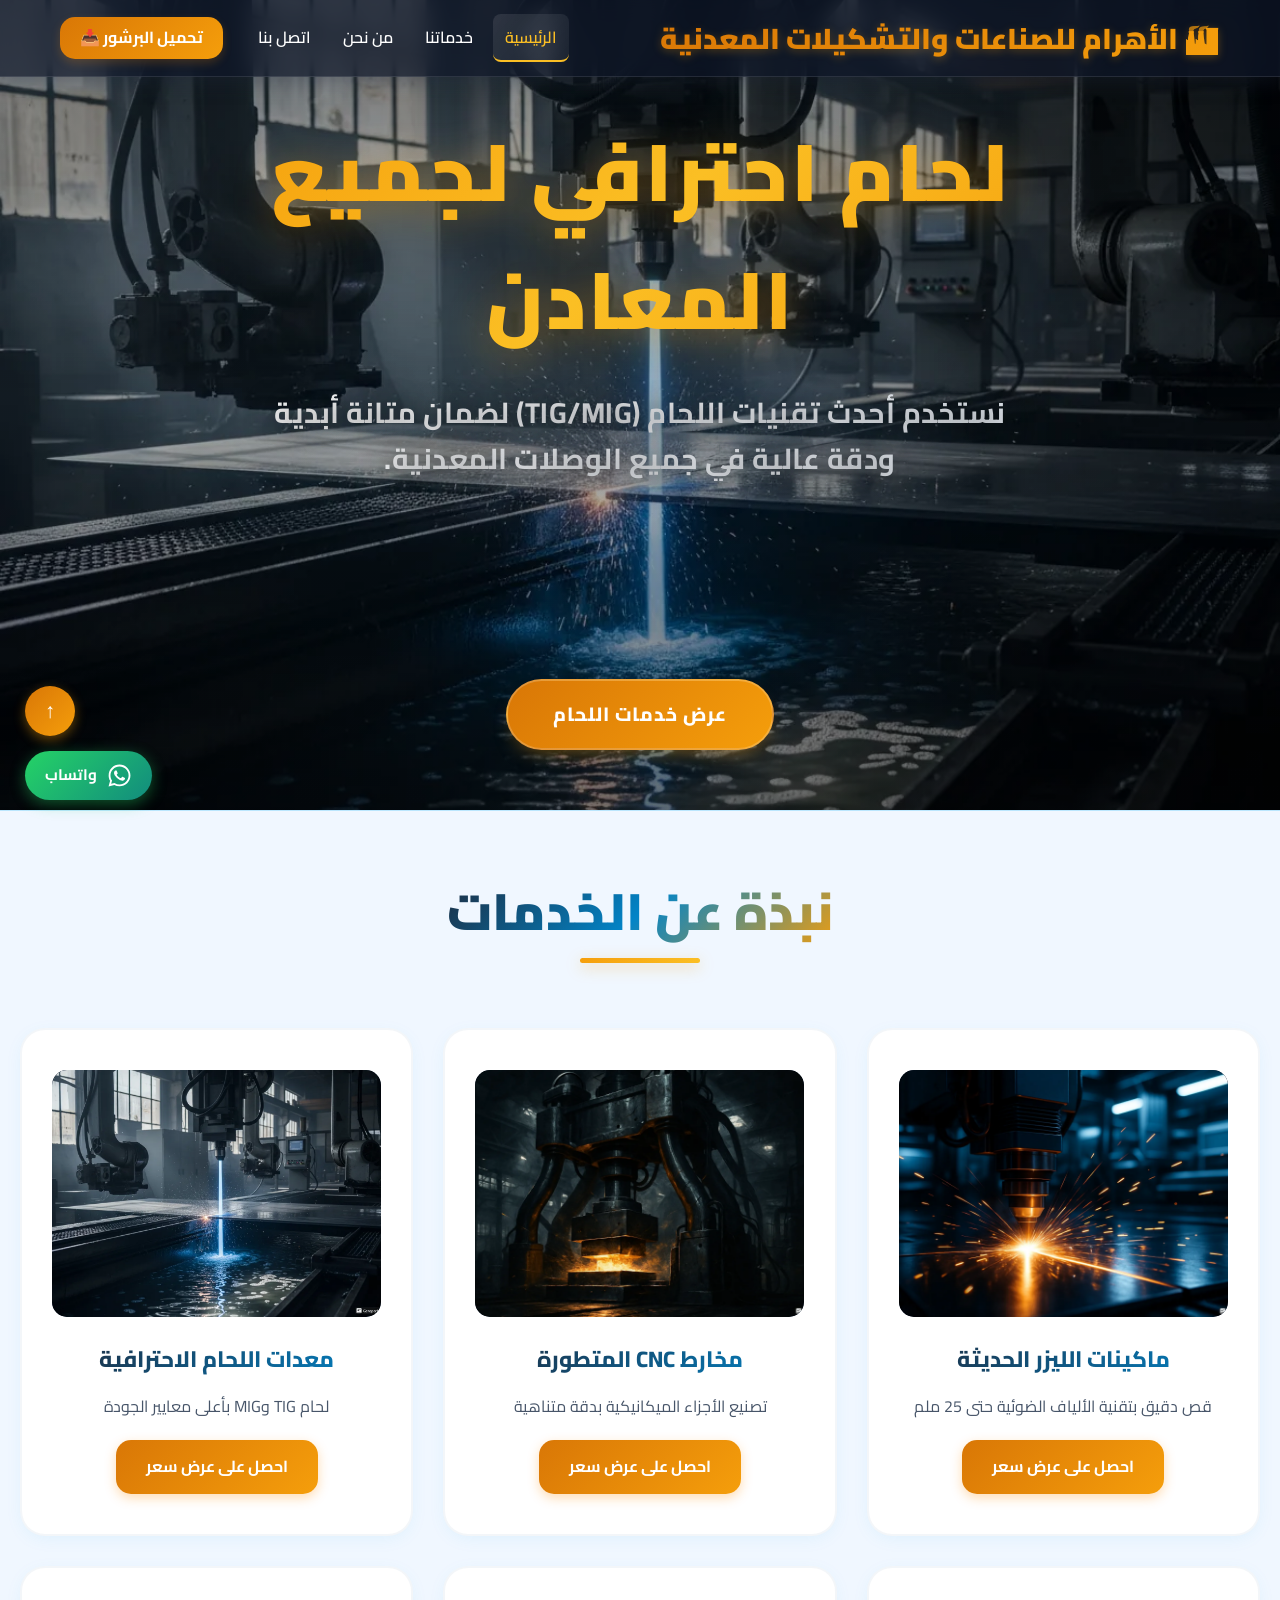
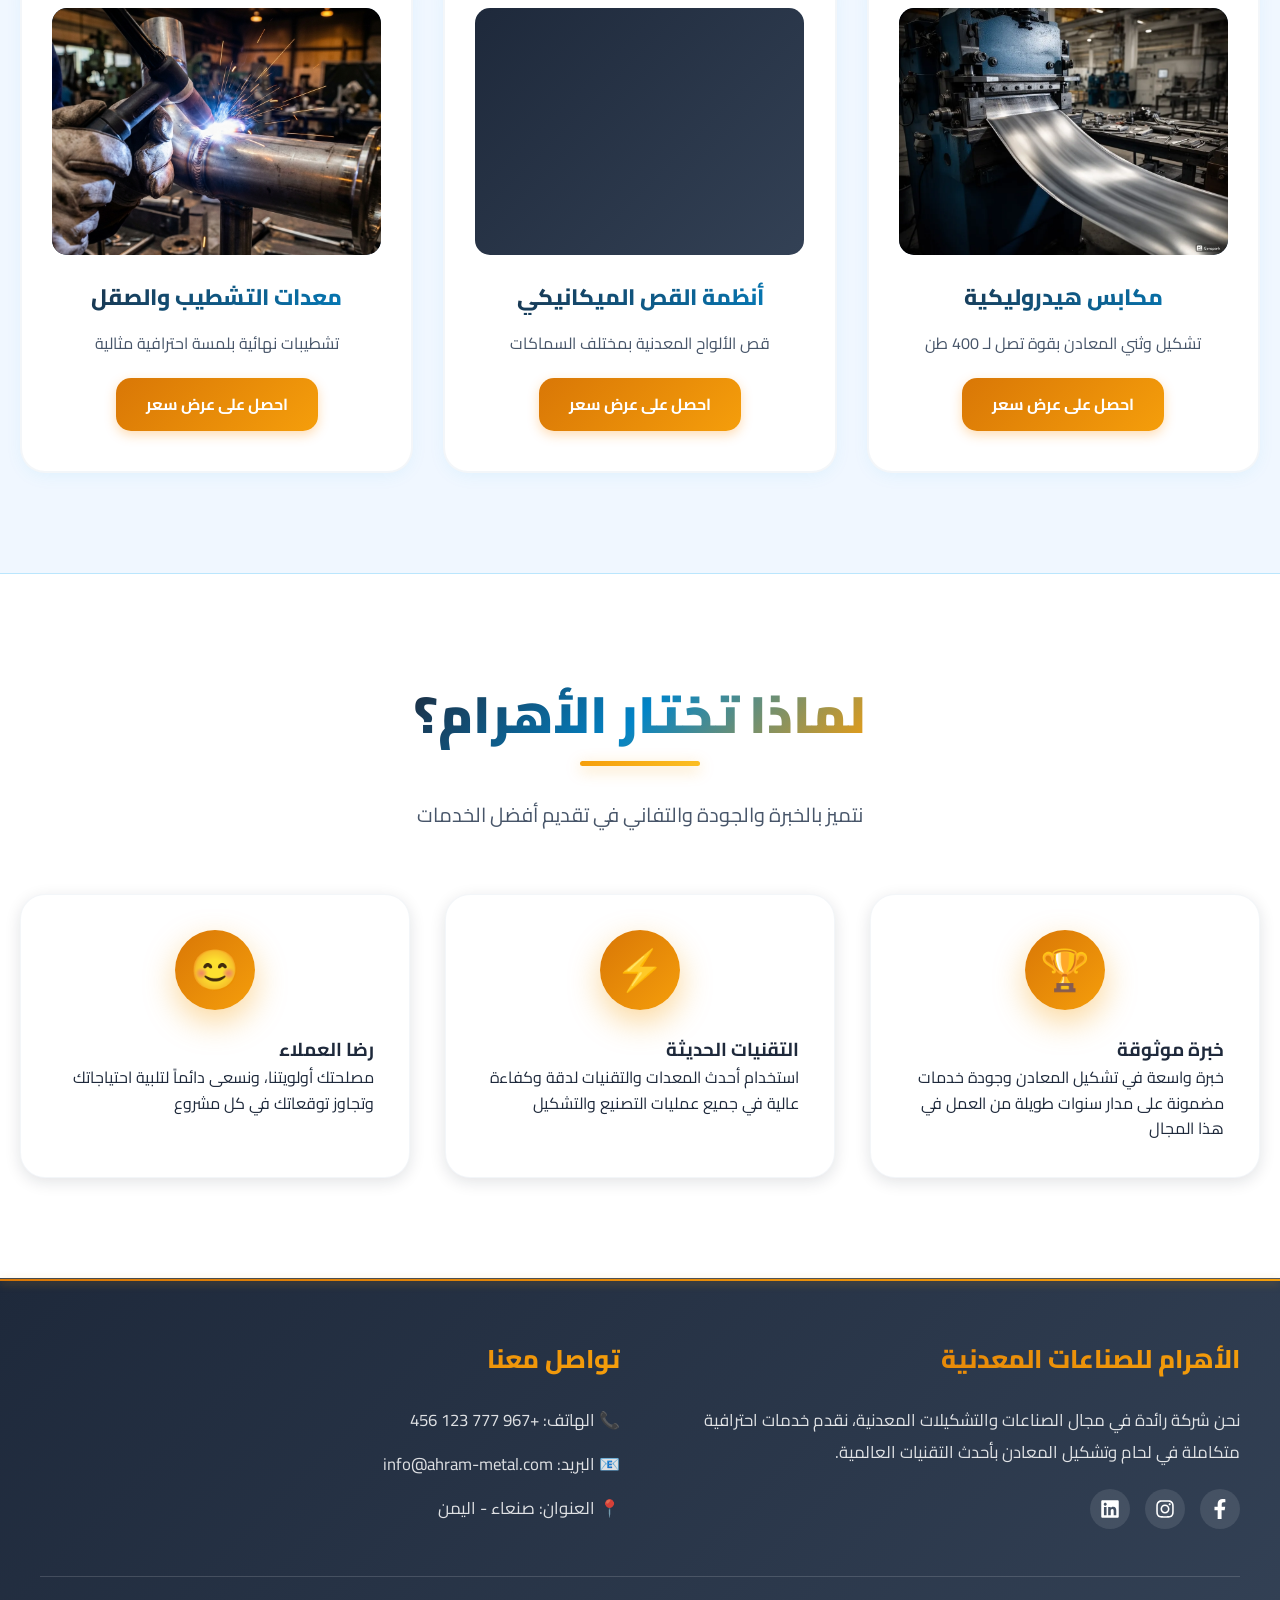
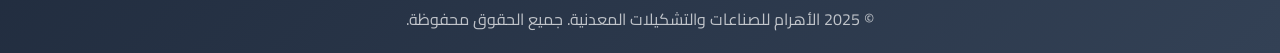
==== index.html @ 260e61fd "Initial commit - Al-Ahram Company informational website" ====
<!DOCTYPE html>
<html lang="ar" dir="rtl">

<head>
    <meta charset="UTF-8">
    <meta name="viewport" content="width=device-width, initial-scale=1.0">
    <meta name="description" content="الأهرام للصناعات والتشكيلات المعدنية - خبراء في لحام وتشكيل المعادن">
    <meta name="keywords" content="صناعات معدنية, لحام, تشكيل معادن, الأهرام, صنعاء, اليمن">
    <meta name="author" content="الأهرام للصناعات والتشكيلات المعدنية">
    <title>الأهرام للصناعات والتشكيلات المعدنية</title>

    <meta property="og:description" content="تشكيل ولف المعادن، لحام، خراطة وتفريز، وإنشاءات معدنية كبرى.">
    <meta property="og:image" content="images/hero-premium.png">

    <!-- PWA Settings -->
    <link rel="manifest" href="manifest.json">
    <meta name="theme-color" content="#f59e0b">
    <meta name="mobile-web-app-capable" content="yes">
    <meta name="apple-mobile-web-app-capable" content="yes">
    <meta name="apple-mobile-web-app-status-bar-style" content="black-translucent">
    <meta name="apple-mobile-web-app-title" content="Al-Ahram">
    <link rel="apple-touch-icon" href="icons/icon.svg">

    <!-- Preload LCP Image -->
    <link rel="preload" as="image" href="images3/A_hyper-realistic_industrial_scene_of_a_powerful_w-1767032910113.webp"
        fetchpriority="high">

    <!-- Preconnect to External Resources -->
    <link rel="preconnect" href="https://fonts.googleapis.com">
    <link rel="preconnect" href="https://fonts.gstatic.com" crossorigin>
    <link rel="preconnect" href="https://cdnjs.cloudflare.com">

    <!-- Critical CSS Inline for FCP -->
    <style>
        * {
            margin: 0;
            padding: 0;
            box-sizing: border-box
        }

        :root {
            --primary-main: #1e293b;
            --accent-main: #f59e0b;
            --white: #fff;
            --glass-bg: rgba(15, 23, 42, .7);
            --glass-border: rgba(255, 255, 255, .1)
        }

        body {
            font-family: Cairo, -apple-system, BlinkMacSystemFont, sans-serif;
            line-height: 1.6;
            direction: rtl;
            overflow-x: hidden;
            background: #fff
        }

        header {
            background: var(--glass-bg);
            backdrop-filter: blur(12px);
            -webkit-backdrop-filter: blur(12px);
            border-bottom: 1px solid var(--glass-border);
            padding: 15px 0;
            position: fixed;
            width: 100%;
            top: 0;
            z-index: 1000
        }

        .header-container {
            display: flex;
            justify-content: space-between;
            align-items: center;
            max-width: 1200px;
            margin: 0 auto;
            padding: 0 20px
        }

        .logo h1 {
            font-size: 1.8rem;
            font-weight: 900;
            background: linear-gradient(135deg, #d97706 0%, #f59e0b 100%);
            -webkit-background-clip: text;
            background-clip: text;
            -webkit-text-fill-color: transparent
        }

        .menu-toggle {
            display: none;
            background: 0 0;
            border: none;
            color: var(--white);
            font-size: 1.8rem;
            cursor: pointer
        }

        nav ul {
            display: flex;
            gap: 8px;
            align-items: center;
            list-style: none
        }

        nav a {
            color: var(--white);
            font-weight: 600;
            padding: 8px 12px;
            border-radius: 8px;
            text-decoration: none
        }

        .hero {
            height: 90vh;
            min-height: 600px;
            display: flex;
            align-items: flex-start;
            justify-content: center;
            padding-top: 12vh;
            text-align: center;
            color: var(--white);
            position: relative;
            overflow: hidden;
            background: var(--primary-main)
        }

        .hero-slider {
            position: absolute;
            top: 0;
            left: 0;
            width: 100%;
            height: 100%;
            z-index: 0
        }

        .hero-slide {
            position: absolute;
            top: 0;
            left: 0;
            width: 100%;
            height: 100%;
            background-size: cover;
            background-position: center;
            opacity: 0;
            transition: opacity 2s ease-in-out
        }

        .hero-slide.active {
            opacity: 1
        }

        .hero::after {
            content: '';
            position: absolute;
            top: 0;
            left: 0;
            width: 100%;
            height: 100%;
            background: linear-gradient(to bottom, rgba(0, 0, 0, .4) 0%, rgba(0, 0, 0, .2) 50%, rgba(0, 0, 0, .5) 100%);
            z-index: 1;
            pointer-events: none
        }

        .hero-content {
            position: relative;
            z-index: 10;
            width: 100%;
            max-width: 1000px;
            padding: 0 40px;
            min-height: 350px
        }

        .hero-title {
            font-size: clamp(2rem, 5vw, 5rem);
            font-weight: 900;
            margin-bottom: 25px;
            background: linear-gradient(135deg, #f59e0b 0%, #fbbf24 50%, #f59e0b 100%);
            -webkit-background-clip: text;
            -webkit-text-fill-color: transparent;
            background-clip: text;
            letter-spacing: 2px
        }

        .hero-tagline {
            font-size: clamp(1rem, 2vw, 1.6rem);
            margin-bottom: 40px;
            font-weight: 600;
            line-height: 1.8;
            color: #fff;
            text-shadow: 0 2px 20px rgba(0, 0, 0, .8);
            max-width: 800px;
            margin-left: auto;
            margin-right: auto
        }

        .hero-btns {
            position: absolute;
            bottom: 60px;
            left: 50%;
            transform: translateX(-50%);
            display: flex;
            justify-content: center;
            gap: 20px;
            z-index: 20
        }

        .cta-button {
            display: inline-flex;
            align-items: center;
            justify-content: center;
            padding: 14px 32px;
            border-radius: 999px;
            font-weight: 700;
            text-decoration: none;
            cursor: pointer;
            border: none;
            gap: 10px
        }

        .cta-button.primary {
            background: linear-gradient(135deg, #d97706 0%, #f59e0b 100%);
            color: var(--white);
            box-shadow: 0 10px 20px -10px rgba(245, 158, 11, .5)
        }

        #preloader {
            position: fixed;
            top: 0;
            left: 0;
            width: 100%;
            height: 100%;
            background: var(--primary-main);
            display: flex;
            align-items: center;
            justify-content: center;
            z-index: 9999;
            transition: opacity .5s ease, visibility .5s ease
        }

        #preloader.fade-out {
            opacity: 0;
            visibility: hidden
        }

        .loader-content {
            text-align: center;
            color: var(--white)
        }

        .loader-logo {
            font-size: 4rem;
            margin-bottom: 20px;
            animation: pulse 1.5s ease-in-out infinite
        }

        .loader-bar {
            width: 200px;
            height: 4px;
            background: rgba(255, 255, 255, .2);
            border-radius: 2px;
            overflow: hidden;
            margin: 0 auto 15px
        }

        .loader-bar::after {
            content: '';
            display: block;
            width: 50%;
            height: 100%;
            background: var(--accent-main);
            animation: loading 1.5s ease-in-out infinite
        }

        @keyframes pulse {

            0%,
            100% {
                transform: scale(1)
            }

            50% {
                transform: scale(1.1)
            }
        }

        @keyframes loading {
            0% {
                transform: translateX(-100%)
            }

            100% {
                transform: translateX(300%)
            }
        }

        @media(max-width:992px) {
            .menu-toggle {
                display: block
            }
        }

        .container {
            max-width: 1200px;
            margin: 0 auto;
            padding: 0 20px
        }
    </style>

    <!-- Fonts & Icons -->
    <link rel="stylesheet" href="https://fonts.googleapis.com/css2?family=Cairo:wght@400;600;700;900&display=swap">
    <link rel="stylesheet" href="https://cdnjs.cloudflare.com/ajax/libs/font-awesome/6.4.0/css/all.min.css">

    <!-- Main CSS Files -->
    <link rel="stylesheet" href="css/style.css?v=17">
    <link rel="stylesheet" href="css/tech-enhancements.css?v=17">
    <link rel="stylesheet" href="css/technologies.css?v=17">
    <link rel="stylesheet" href="css/responsive-fixed.css?v=17">

    <!-- Favicon -->
    <link rel="icon"
        href="data:image/svg+xml,<svg xmlns=%22http://www.w3.org/2000/svg%22 viewBox=%220 0 100 100%22><text y=%22.9em%22 font-size=%2280%22>🏭</text></svg>">

    <script>
        // PWA Service Worker Registration - Deferred
        if ('serviceWorker' in navigator) {
            window.addEventListener('load', () => {
                navigator.serviceWorker.register('./sw.js')
                    .then(reg => console.log('Service Worker: Registered'))
                    .catch(err => console.log(`Service Worker: Error: ${err}`));
            });
        }
    </script>
</head>

<body>

    <!-- ============================================
         PRELOADER
         ============================================ -->
    <div id="preloader">
        <div class="loader-content">
            <div class="loader-logo">🏭</div>
            <div class="loader-bar"></div>
            <p>الأهرام للصناعات المعدنية...</p>
        </div>
    </div>

    <!-- ============================================
         HEADER & NAVIGATION
         ============================================ -->
    <header>
        <div class="container header-container">
            <div class="logo">
                <h1>🏭 الأهرام للصناعات والتشكيلات المعدنية</h1>
            </div>

            <button class="menu-toggle" id="menuToggle" aria-label="Toggle Menu">
                ☰
            </button>

            <nav id="mainNav">
                <ul>
                    <li><a href="index.html" class="active">الرئيسية</a></li>
                    <li class="dropdown">
                        <a href="services.html">خدماتنا</a>
                        <div class="dropdown-content">
                            <a href="services.html#welding">لحام جميع أنواع المعادن</a>
                            <a href="services.html#forming">تشكيل ولف المعادن</a>
                            <a href="services.html#machining">خراطة وتفريز (Machining)</a>
                            <a href="services.html#construction">الإنشاءات المعدنية</a>
                            <a href="services.html#food">خطوط الإنتاج الصناعية</a>
                            <a href="services.html#maintenance">الصيانة والإصلاح</a>
                        </div>
                    </li>
                    <li><a href="about.html">من نحن</a></li>
                    <li><a href="contact.html">اتصل بنا</a></li>
                    <li class="nav-highlight"><a href="brochure.pdf" download>تحميل البرشور 📥</a>
                    </li>
                </ul>
            </nav>
        </div>
    </header>

    <!-- ============================================
         HERO SECTION - Optimized for LCP
         ============================================ -->
    <section class="hero" id="home">
        <div class="hero-slider">
            <!-- First slide loads immediately for LCP -->
            <div class="hero-slide active"
                style="background-image: url('images3/A_hyper-realistic_industrial_scene_of_a_powerful_w-1767032910113.webp');"
                fetchpriority="high">
            </div>
            <!-- Remaining slides use data-bg for lazy loading -->
            <div class="hero-slide"
                data-bg="images3/A_photorealistic_depiction_of_a_dramatic_laser_cut-1767032925979.webp">
            </div>
            <div class="hero-slide"
                data-bg="images3/A_CNC_bending_machine_Ermaksan_3100_standing_pro-1767034490452.webp">
            </div>
            <div class="hero-slide"
                data-bg="images3/A_powerful_industrial_plate_rolling_machine_in_a_f-1767034143051.webp">
            </div>
            <div class="hero-slide"
                data-bg="images3/A_photorealistic_image_of_industrial_shearing_usin-1767032957267.webp">
            </div>
            <div class="hero-slide"
                data-bg="images3/A_dynamic_industrial_scene_focused_on_a_powerful_h-1767034479176.webp">
            </div>
            <div class="hero-slide"
                data-bg="images3/A_photorealistic_depiction_of_a_metal_bending_mach-1767032970844.webp">
            </div>
            <div class="hero-slide"
                data-bg="images3/An_industrial_scene_depicting_the_rolling_and_asse-1767034160779.webp">
            </div>
            <div class="hero-slide"
                data-bg="images3/An_artistic_representation_of_winding_rockets_feat-1767034510787.webp">
            </div>
        </div>
        <div class="hero-content">
            <h1 class="hero-title" id="heroTitle">لحام احترافي لجميع المعادن</h1>
            <p class="hero-tagline" id="heroTagline">نستخدم أحدث تقنيات اللحام (TIG/MIG) لضمان متانة أبدية ودقة عالية في
                جميع الوصلات المعدنية.</p>
        </div>
        <div class="hero-btns" id="heroDynamicBtnContainer">
            <a href="services.html#welding" class="cta-button primary dynamic-btn" id="heroHeroDynamicBtn">عرض خدمات
                اللحام</a>
        </div>
    </section>

    <!-- ============================================
         TECHNOLOGIES GRID SECTION
         ============================================ -->
    <section id="technologies" class="reveal" style="padding: 60px 0 100px; background-color: #f0f7ff;">
        <div class="container">
            <div class="section-title">
                <h2>نبذة عن الخدمات</h2>
            </div>
            <div class="tech-grid">
                <div class="tech-card">
                    <div class="tech-image-wrapper">
                        <img src="images3/A_photorealistic_depiction_of_a_dramatic_laser_cut-1767032925979.webp"
                            alt="ماكينات الليزر" class="tech-image" loading="lazy" decoding="async" width="400"
                            height="300" style="aspect-ratio: 4/3; object-fit: cover;">
                        <a href="services.html#laser-precision" class="tech-overlay">
                            <span class="overlay-text">معرفة المزيد</span>
                            <i class="overlay-icon">→</i>
                        </a>
                    </div>
                    <h3>ماكينات الليزر الحديثة</h3>
                    <p>قص دقيق بتقنية الألياف الضوئية حتى 25 ملم</p>
                    <a href="https://wa.me/967736499765?text=أريد عرض سعر لماكينات الليزر" class="tech-quote-btn"
                        target="_blank">احصل على عرض سعر</a>
                </div>

                <div class="tech-card">
                    <div class="tech-image-wrapper">
                        <img src="images3/A_dynamic_industrial_scene_focused_on_a_powerful_h-1767034479176.webp"
                            alt="مخارط CNC" class="tech-image" loading="lazy" decoding="async" width="400" height="300"
                            style="aspect-ratio: 4/3; object-fit: cover;">
                        <a href="services.html#cnc-gears" class="tech-overlay">
                            <span class="overlay-text">معرفة المزيد</span>
                            <i class="overlay-icon">→</i>
                        </a>
                    </div>
                    <h3>مخارط CNC المتطورة</h3>
                    <p>تصنيع الأجزاء الميكانيكية بدقة متناهية</p>
                    <a href="https://wa.me/967736499765?text=أريد عرض سعر لمخارط CNC" class="tech-quote-btn"
                        target="_blank">احصل على عرض سعر</a>
                </div>

                <div class="tech-card">
                    <div class="tech-image-wrapper">
                        <img src="images3/A_hyper-realistic_industrial_scene_of_a_powerful_w-1767032910113.webp"
                            alt="معدات اللحام" class="tech-image" loading="lazy" decoding="async" width="400"
                            height="300" style="aspect-ratio: 4/3; object-fit: cover;">
                        <a href="services.html#arc-structures" class="tech-overlay">
                            <span class="overlay-text">معرفة المزيد</span>
                            <i class="overlay-icon">→</i>
                        </a>
                    </div>
                    <h3>معدات اللحام الاحترافية</h3>
                    <p>لحام TIG وMIG بأعلى معايير الجودة</p>
                    <a href="https://wa.me/967736499765?text=أريد عرض سعر لخدمات اللحام" class="tech-quote-btn"
                        target="_blank">احصل على عرض سعر</a>
                </div>

                <div class="tech-card">
                    <div class="tech-image-wrapper">
                        <img src="images3/A_photorealistic_depiction_of_a_metal_bending_mach-1767032970844.webp"
                            alt="مكابس هيدروليكية" class="tech-image" loading="lazy" decoding="async" width="400"
                            height="300" style="aspect-ratio: 4/3; object-fit: cover;">
                        <a href="services.html#forming-rolls" class="tech-overlay">
                            <span class="overlay-text">معرفة المزيد</span>
                            <i class="overlay-icon">→</i>
                        </a>
                    </div>
                    <h3>مكابس هيدروليكية</h3>
                    <p>تشكيل وثني المعادن بقوة تصل لـ 400 طن</p>
                    <a href="https://wa.me/967736499765?text=أريد عرض سعر للمكابس الهيدروليكية" class="tech-quote-btn"
                        target="_blank">احصل على عرض سعر</a>
                </div>

                <div class="tech-card">
                    <div class="tech-image-wrapper">
                        <img src="images/service-laser-cutting.png" alt="أنظمة القص" class="tech-image" loading="lazy"
                            decoding="async">
                        <a href="services.html#laser-thick" class="tech-overlay">
                            <span class="overlay-text">معرفة المزيد</span>
                            <i class="overlay-icon">→</i>
                        </a>
                    </div>
                    <h3>أنظمة القص الميكانيكي</h3>
                    <p>قص الألواح المعدنية بمختلف السماكات</p>
                    <a href="https://wa.me/967736499765?text=أريد عرض سعر لأنظمة القص" class="tech-quote-btn"
                        target="_blank">احصل على عرض سعر</a>
                </div>

                <div class="tech-card">
                    <div class="tech-image-wrapper">
                        <img src="images/service-tig-welding.png" alt="معدات التشطيب" class="tech-image" loading="lazy"
                            decoding="async">
                        <a href="services.html#tig-stainless" class="tech-overlay">
                            <span class="overlay-text">معرفة المزيد</span>
                            <i class="overlay-icon">→</i>
                        </a>
                    </div>
                    <h3>معدات التشطيب والصقل</h3>
                    <p>تشطيبات نهائية بلمسة احترافية مثالية</p>
                    <a href="https://wa.me/967736499765?text=أريد عرض سعر لخدمات التشطيب" class="tech-quote-btn"
                        target="_blank">احصل على عرض سعر</a>
                </div>
            </div>
        </div>
    </section>

    <!-- ============================================
         QUALITY SECTION
         ============================================ -->


    <!-- ============================================
         CONTACT SECTION
         ============================================ -->
    <section id="why-choose-us" class="reveal reveal-right">
        <div class="container">
            <div class="section-title">
                <h2>لماذا تختار الأهرام؟</h2>
                <p>نتميز بالخبرة والجودة والتفاني في تقديم أفضل الخدمات</p>
            </div>
            <div class="why-grid">
                <div class="why-card modular-card solid-card">
                    <div class="why-icon">🏆</div>
                    <h3>خبرة موثوقة</h3>
                    <p>خبرة واسعة في تشكيل المعادن وجودة خدمات مضمونة على مدار سنوات طويلة من العمل في هذا المجال</p>
                </div>
                <div class="why-card modular-card solid-card">
                    <div class="why-icon">⚡</div>
                    <h3>التقنيات الحديثة</h3>
                    <p>استخدام أحدث المعدات والتقنيات لدقة وكفاءة عالية في جميع عمليات التصنيع والتشكيل</p>
                </div>
                <div class="why-card modular-card solid-card">
                    <div class="why-icon">😊</div>
                    <h3>رضا العملاء</h3>
                    <p>مصلحتك أولويتنا، ونسعى دائماً لتلبية احتياجاتك وتجاوز توقعاتك في كل مشروع</p>
                </div>
            </div>
        </div>
    </section>




    <!-- ============================================
         FOOTER
         ============================================ -->
    <footer>
        <div class="container">
            <div class="footer-content">
                <div class="footer-section">
                    <h3>الأهرام للصناعات المعدنية</h3>
                    <p>
                        نحن شركة رائدة في مجال الصناعات والتشكيلات المعدنية، نقدم خدمات احترافية
                        متكاملة في لحام وتشكيل المعادن بأحدث التقنيات العالمية.
                    </p>
                    <div class="social-links">
                        <a href="#" class="social-link" aria-label="Facebook">
                            <svg viewBox="0 0 320 512" width="20" height="20" fill="currentColor">
                                <path
                                    d="M279.1 288l14.2-92.7h-88.9V135c0-25.5 12.5-50.3 52.6-50.3h40.6V5.8c-24.4-4.2-49.1-6.4-73.9-6.4-74.9 0-123.8 45.4-123.8 127.6V195.3h-81.5v92.7h81.5V512h100.1V288h88.9z" />
                            </svg>
                        </a>
                        <a href="#" class="social-link" aria-label="Instagram">
                            <svg viewBox="0 0 448 512" width="20" height="20" fill="currentColor">
                                <path
                                    d="M224.1 141c-63.6 0-114.9 51.3-114.9 114.9s51.3 114.9 114.9 114.9S339 319.5 339 255.9 287.7 141 224.1 141zm0 189.6c-41.1 0-74.7-33.5-74.7-74.7s33.5-74.7 74.7-74.7 74.7 33.5 74.7 74.7-33.6 74.7-74.7 74.7zm146.4-194.3c0 14.9-12 26.8-26.8 26.8-14.9 0-26.8-12-26.8-26.8s12-26.8 26.8-26.8 26.8 12 26.8 26.8zm76.1 27.2c-1.7-35.9-9.9-67.7-36.2-93.9-26.2-26.2-58-34.4-93.9-36.2-37-2.1-147.9-2.1-184.9 0-35.8 1.7-67.6 9.9-93.9 36.1s-34.4 58-36.2 93.9c-2.1 37-2.1 147.9 0 184.9 1.7 35.9 9.9 67.7 36.2 93.9s58 34.4 93.9 36.2c37 2.1 147.9 2.1 184.9 0 35.9-1.7 67.7-9.9 93.9-36.2 26.2-26.2 34.4-58 36.2-93.9 2.1-37 2.1-147.8 0-184.8zM398.8 388c-7.8 19.6-22.9 34.7-42.6 42.6-29.5 11.7-99.5 9-132.1 9s-102.7 2.6-132.1-9c-19.6-7.8-34.7-22.9-42.6-42.6-11.7-29.5-9-99.5-9-132.1s-2.6-102.7 9-132.1c7.8-19.6 22.9-34.7 42.6-42.6 29.5-11.7 99.5-9 132.1-9s102.7-2.6 132.1 9c19.6 7.8 34.7 22.9 42.6 42.6 11.7 29.5 9 99.5 9 132.1s2.7 102.7-9 132.1z" />
                            </svg>
                        </a>
                        <a href="#" class="social-link" aria-label="LinkedIn">
                            <svg viewBox="0 0 448 512" width="20" height="20" fill="currentColor">
                                <path
                                    d="M416 32H31.9C14.3 32 0 46.5 0 64.3v383.4C0 465.5 14.3 480 31.9 480H416c17.6 0 32-14.5 32-32.3V64.3c0-17.8-14.4-32.3-32-32.3zM135.4 416H69V202.2h66.5V416zm-33.2-243c-21.3 0-38.5-17.3-38.5-38.5S80.9 96 102.2 96c21.2 0 38.5 17.3 38.5 38.5 0 21.3-17.2 38.5-38.5 38.5zm282.1 243h-66.4V312c0-24.8-.5-56.7-34.5-56.7-34.6 0-39.9 27-39.9 54.9V416h-66.4V202.2h63.7v29.2h.9c8.9-16.8 30.6-34.5 62.9-34.5 67.2 0 79.7 44.3 79.7 101.9V416z" />
                            </svg>
                        </a>
                    </div>
                </div>

                <div class="footer-section">
                    <h3>تواصل معنا</h3>
                    <ul>
                        <li>📞 الهاتف: +967 777 123 456</li>
                        <li>📧 البريد: info@ahram-metal.com</li>
                        <li>📍 العنوان: صنعاء - اليمن</li>
                    </ul>
                </div>
            </div>
            <div class="footer-bottom">
                <p>&copy; 2025 الأهرام للصناعات والتشكيلات المعدنية. جميع الحقوق محفوظة.</p>
            </div>
        </div>
    </footer>

    <!-- ============================================
         FLOATING ACTIONS (WhatsApp & Back to Top)
         ============================================ -->
    <div class="floating-actions">
        <button id="backToTop" class="back-to-top" aria-label="Back to Top">
            ↑
        </button>
        <a href="https://wa.me/967736499765" class="whatsapp-btn" target="_blank" aria-label="Contact on WhatsApp">
            <svg viewBox="0 0 448 512" width="25" height="25" fill="currentColor">
                <path
                    d="M380.9 97.1C339 55.1 283.2 32 223.9 32c-122.4 0-222 99.6-222 222 0 39.1 10.2 77.3 29.6 111L0 480l117.7-30.9c32.4 17.7 68.9 27 106.1 27h.1c122.3 0 224.1-99.6 224.1-222 0-59.3-25.2-115-67.1-157zm-157 341.6c-33.2 0-65.7-8.9-94-25.7l-6.7-4-69.8 18.3L72 359.2l-4.4-7c-18.5-29.4-28.2-63.3-28.2-98.2 0-101.7 82.8-184.5 184.6-184.5 49.3 0 95.6 19.2 130.4 54.1 34.8 34.9 56.2 81.2 56.1 130.5 0 101.8-84.9 184.6-186.6 184.6zm101.2-138.2c-5.5-2.8-32.8-16.2-37.9-18-5.1-1.9-8.8-2.8-12.5 2.8-3.7 5.6-14.3 18-17.6 21.8-3.2 3.7-6.5 4.2-12 1.4-5.5-2.8-23.2-8.5-44.2-27.1-16.4-14.6-27.4-32.6-30.6-37.9-3.2-5.5-.3-8.5 2.5-11.2 2.5-2.5 5.5-6.5 8.3-9.7 2.8-3.2 3.7-5.5 5.6-9.2 1.9-3.7.9-6.9-.5-9.7-1.4-2.8-12.5-30.1-17.1-41.2-4.5-10.8-9.1-9.3-12.5-9.5-3.2-.2-6.9-.2-10.6-.2-3.7 0-9.7 1.4-14.8 6.9-5.1 5.6-19.4 19-19.4 46.3 0 27.3 19.9 53.7 22.6 57.4 2.8 3.7 39.1 59.7 94.8 83.8 13.2 5.8 23.5 9.2 31.5 11.8 13.3 4.2 25.4 3.6 35 2.2 10.7-1.6 32.8-13.4 37.4-26.4 4.6-13 4.6-24.1 3.2-26.4-1.3-2.5-5-3.9-10.5-6.6z" />
            </svg>
            <span>واتساب</span>
        </a>
    </div>

    <!-- ============================================
         MODAL FOR DEEP DIVE DETAILS
         ============================================ -->
    <div id="serviceModal" class="modal-overlay">
        <div class="modal-container">
            <button class="modal-close" id="closeModal">&times;</button>
            <div id="modalContent" class="modal-content">
                <!-- Content injected dynamically via JS -->
            </div>
        </div>
    </div>

    <!-- ============================================
         BOTTOM NAVIGATION (Mobile Only)
         ============================================ -->
    <nav class="bottom-nav">
        <a href="index.html" class="bottom-nav-item active">
            <i class="fas fa-home"></i>
            <span>الرئيسية</span>
        </a>
        <a href="services.html" class="bottom-nav-item">
            <i class="fas fa-cogs"></i>
            <span>خدماتنا</span>
        </a>
        <a href="https://wa.me/967736499765" class="bottom-nav-item highlight">
            <i class="fab fa-whatsapp"></i>
            <span>واتساب</span>
        </a>
        <a href="about.html" class="bottom-nav-item">
            <i class="fas fa-info-circle"></i>
            <span>من نحن</span>
        </a>
        <a href="contact.html" class="bottom-nav-item">
            <i class="fas fa-envelope"></i>
            <span>اتصل بنا</span>
        </a>
    </nav>

    <!-- Main JavaScript File -->
    <script src="js/main.js?v=17"></script>

</body>

</html>
---- css/style.css ----
/* ============================================
   الأهرام للصناعات والتشكيلات المعدنية
   ملف التنسيقات الرئيسي
   ============================================ */

/* ============================================
   CSS RESET & BASE STYLES
   ============================================ */
* {
    margin: 0;
    padding: 0;
    box-sizing: border-box;
}

:root {
    /* ============================================
       DESIGN TOKENS (The DNA of our Components)
       ============================================ */

    /* Colors - Brand Palette */
    --primary-main: #1e293b;
    --primary-light: #334155;
    --secondary-main: #0284c7;
    --secondary-light: #0ea5e9;
    --accent-main: #f59e0b;
    --accent-light: #fbbf24;

    /* Semantic Colors */
    --bg-dark: #0f172a;
    --bg-light: #f8fafc;
    --white: #ffffff;
    --text-dark: #1e293b;
    --text-gray: #475569;
    --text-light: #f1f5f9;
    --border-soft: rgba(226, 232, 240, 0.4);

    /* Glassmorphism Tokens */
    --glass-bg: rgba(15, 23, 42, 0.7);
    --glass-border: rgba(255, 255, 255, 0.1);
    --glass-blur: blur(12px);

    /* Gradients */
    --gradient-primary: linear-gradient(135deg, #1e293b 0%, #334155 100%);
    --gradient-secondary: linear-gradient(135deg, #0c4a6e 0%, #0284c7 100%);
    --gradient-accent: linear-gradient(135deg, #d97706 0%, #f59e0b 100%);
    --gradient-glass: linear-gradient(135deg, rgba(255, 255, 255, 0.1), rgba(255, 255, 255, 0.05));

    /* Layout & Spacing */
    --container-width: 1200px;
    --section-padding: 100px 0;
    --radius-sm: 8px;
    --radius-md: 15px;
    --radius-lg: 25px;
    --radius-full: 999px;

    /* Shadows */
    --shadow-sm: 0 2px 4px rgba(0, 0, 0, 0.05);
    --shadow-md: 0 10px 15px -3px rgba(0, 0, 0, 0.1);
    --shadow-lg: 0 20px 25px -5px rgba(0, 0, 0, 0.1);
    --shadow-xl: 0 25px 50px -12px rgba(0, 0, 0, 0.25);
    --shadow-glass: 0 8px 32px 0 rgba(0, 0, 0, 0.2);

    /* Missing Variables */
    --gradient-section-alt: linear-gradient(135deg, #f8fafc 0%, #f1f5f9 100%);
    --bg-services: #f0f7ff;
    --lighter-gray: #f8fafc;
    --light-gray: #f1f5f9;

    /* Transitions */
    --transition: all 0.3s cubic-bezier(0.4, 0, 0.2, 1);
    --shadow-md: 0 4px 16px rgba(15, 23, 42, 0.12);
    --shadow-lg: 0 8px 24px rgba(15, 23, 42, 0.16);
    --shadow-xl: 0 12px 32px rgba(15, 23, 42, 0.20);
    --shadow-2xl: 0 24px 48px rgba(15, 23, 42, 0.24);

    /* Colored Shadows */
    --shadow-blue: 0 8px 24px rgba(2, 132, 199, 0.25);
    --shadow-blue-lg: 0 12px 32px rgba(2, 132, 199, 0.30);
    --shadow-orange: 0 8px 24px rgba(245, 158, 11, 0.35);
    --shadow-orange-lg: 0 12px 32px rgba(245, 158, 11, 0.40);
}

html {
    scroll-behavior: smooth;
}

body {
    font-family: 'Cairo', sans-serif;
    line-height: 1.6;
    color: var(--text-dark);
    background-color: #ffffff;
    background-image:
        radial-gradient(ellipse 80% 50% at 10% 20%, rgba(2, 132, 199, 0.08) 0%, transparent 50%),
        radial-gradient(ellipse 60% 40% at 90% 80%, rgba(2, 132, 199, 0.06) 0%, transparent 50%),
        radial-gradient(ellipse 50% 30% at 50% 50%, rgba(245, 158, 11, 0.04) 0%, transparent 40%);
    background-attachment: fixed;
    direction: rtl;
    overflow-x: hidden;
}

img {
    max-width: 100%;
    height: auto;
    display: block;
}

a {
    text-decoration: none;
    color: inherit;
}

ul {
    list-style: none;
}

.container {
    max-width: var(--container-max-width);
    margin: 0 auto;
    padding: 0 20px;
}

/* ============================================
   SECTION TITLES
   ============================================ */
.section-title {
    text-align: center;
    margin-bottom: 60px;
}

.section-title h2 {
    font-size: 3.2rem;
    font-weight: 900;
    background: linear-gradient(135deg, #1e293b 0%, #0284c7 50%, #f59e0b 100%);
    -webkit-background-clip: text;
    -webkit-text-fill-color: transparent;
    background-clip: text;
    margin-bottom: 15px;
    position: relative;
    display: inline-block;
}

.section-title h2::after {
    content: '';
    position: absolute;
    bottom: -10px;
    right: 50%;
    transform: translateX(50%);
    width: 120px;
    height: 5px;
    background: linear-gradient(135deg, #f59e0b 0%, #fbbf24 100%);
    border-radius: 3px;
    box-shadow: 0 4px 15px rgba(245, 158, 11, 0.4);
}

.section-title p {
    color: #475569;
    font-size: 1.25rem;
    max-width: 750px;
    margin: 25px auto 0;
    line-height: 1.9;
}

/* ============================================
   COMPONENT: NAVIGATION BAR (Glassmorphism)
   ============================================ */
header {
    background: var(--glass-bg);
    backdrop-filter: var(--glass-blur);
    -webkit-backdrop-filter: var(--glass-blur);
    border-bottom: 1px solid var(--glass-border);
    padding: 15px 0;
    position: fixed;
    width: 100%;
    top: 0;
    z-index: 1000;
    transition: var(--transition);
}

.header-container {
    display: flex;
    justify-content: space-between;
    align-items: center;
    max-width: var(--container-width);
    margin: 0 auto;
    padding: 0 20px;
}

.logo h1 {
    font-size: 1.8rem;
    font-weight: 900;
    background: var(--gradient-accent);
    -webkit-background-clip: text;
    background-clip: text;
    -webkit-text-fill-color: transparent;
    filter: drop-shadow(0 2px 4px rgba(245, 158, 11, 0.3));
}

.menu-toggle {
    display: none;
    background: none;
    border: none;
    color: var(--white);
    font-size: 1.8rem;
    cursor: pointer;
}

.dropdown {
    position: relative;
}

nav ul {
    display: flex;
    gap: 8px;
    /* Reduced gap for better fit with brochure button */
    align-items: center;
}

nav a {
    color: var(--white);
    font-weight: 600;
    padding: 8px 12px;
    /* Slightly reduced padding */
    border-radius: var(--radius-sm);
    transition: var(--transition);
}

nav a:hover,
nav a.active {
    background: rgba(255, 255, 255, 0.1);
    color: var(--accent-light);
}

/* Dropdown Component */
.dropdown-content {
    display: none;
    position: absolute;
    top: 100%;
    right: 0;
    background: var(--bg-dark);
    backdrop-filter: var(--glass-blur);
    border: 1px solid var(--glass-border);
    min-width: 240px;
    border-radius: var(--radius-md);
    box-shadow: var(--shadow-xl);
    padding: 15px 0;
    margin-top: 10px;
    width: max-content;
    max-width: 350px;
    z-index: 1100;
}

.dropdown-content a {
    color: var(--white);
    padding: 15px 25px;
    border-right: 3px solid transparent;
    display: block;
    text-align: right;
    line-height: 1.6;
    font-size: 1.05rem;
    white-space: nowrap;
    margin-bottom: 2px;
}

.dropdown-content a:hover {
    background: rgba(255, 255, 255, 0.05);
    border-right-color: var(--accent-main);
}

.dropdown:hover .dropdown-content {
    display: block;
    animation: fadeInUp 0.3s ease;
}

/* ============================================
   COMPONENT: BUTTONS
   ============================================ */
.cta-button {
    display: inline-flex;
    align-items: center;
    justify-content: center;
    padding: 14px 32px;
    border-radius: var(--radius-full);
    font-weight: 700;
    text-decoration: none;
    transition: var(--transition-bounce);
    cursor: pointer;
    border: none;
    gap: 10px;
}

.cta-button.primary {
    background: var(--gradient-accent);
    color: var(--white);
    box-shadow: 0 10px 20px -10px rgba(245, 158, 11, 0.5);
}

.cta-button.secondary {
    background: rgba(255, 255, 255, 0.1);
    color: var(--white);
    border: 1px solid var(--glass-border);
    backdrop-filter: blur(5px);
}

.cta-button:hover {
    transform: translateY(-3px) scale(1.02);
    box-shadow: var(--shadow-lg);
}

.cta-button.primary:hover {
    filter: brightness(1.1);
}

/* ============================================
   HERO SECTION
   ============================================ */
.hero {
    height: 90vh;
    /* Fixed height to prevent shifting */
    display: flex;
    align-items: flex-start;
    /* Align to top */
    justify-content: center;
    padding-top: 12vh;
    /* Lifted up from 20vh to provide more space at bottom */
    text-align: center;
    color: var(--white);
    position: relative;
    overflow: hidden;
}

.hero-slider {
    position: absolute;
    top: 0;
    left: 0;
    width: 100%;
    height: 100%;
    z-index: 0;
}

.hero-slide {
    position: absolute;
    top: 0;
    left: 0;
    width: 100%;
    height: 100%;
    background-size: cover;
    /* Fill space without cropping too much */
    background-position: center;
    background-repeat: no-repeat;
    opacity: 0;
    transition: opacity 2s ease-in-out;
    /* No scale transform to keep natural size */
}

.hero-slide.active {
    opacity: 1;
}

.hero::after {
    content: '';
    position: absolute;
    top: 0;
    left: 0;
    width: 100%;
    height: 100%;
    /* Neutral dark overlay to maximize project image visibility */
    background: linear-gradient(to bottom,
            rgba(0, 0, 0, 0.4) 0%,
            rgba(0, 0, 0, 0.2) 50%,
            rgba(0, 0, 0, 0.5) 100%);
    z-index: 1;
    pointer-events: none;
}

.hero::before {
    content: '';
    position: absolute;
    top: 0;
    left: 0;
    width: 100%;
    height: 100%;
    background: radial-gradient(circle at 30% 50%, transparent 0%, rgba(0, 0, 0, 0.2) 100%);
    z-index: 2;
    pointer-events: none;
}

.hero-content {
    position: relative;
    z-index: 10;
    width: 100%;
    max-width: 1000px;
    padding: 0 40px;
    min-height: 350px;
    /* Fixed height container to wrap all text lengths */
    animation: fadeInUp 1.2s cubic-bezier(0.23, 1, 0.32, 1);
    text-align: center;
}

/* Premium Hero Title */
.hero-title {
    font-size: 5rem;
    font-weight: 900;
    margin-bottom: 25px;
    background: linear-gradient(135deg, #f59e0b 0%, #fbbf24 50%, #f59e0b 100%);
    -webkit-background-clip: text;
    -webkit-text-fill-color: transparent;
    background-clip: text;
    text-shadow: none;
    filter: drop-shadow(0 4px 20px rgba(245, 158, 11, 0.4));
    letter-spacing: 2px;
    animation: shimmer 3s ease-in-out infinite;
    transition: all 0.6s cubic-bezier(0.4, 0, 0.2, 1);
}

@keyframes shimmer {

    0%,
    100% {
        filter: drop-shadow(0 4px 20px rgba(245, 158, 11, 0.4));
    }

    50% {
        filter: drop-shadow(0 4px 30px rgba(245, 158, 11, 0.7));
    }
}

/* Hero Tagline */
.hero-tagline {
    font-size: 1.6rem;
    margin-bottom: 40px;
    font-weight: 600;
    line-height: 1.8;
    color: #ffffff;
    text-shadow: 0 2px 20px rgba(0, 0, 0, 0.8);
    max-width: 800px;
    margin-left: auto;
    margin-right: auto;
    transition: all 0.6s cubic-bezier(0.4, 0, 0.2, 1);
}

/* Hero Buttons - Fixed at Bottom */
.hero-btns {
    position: absolute;
    bottom: 60px;
    /* Reduced from 80px to provide more room for text */
    left: 50%;
    transform: translateX(-50%);
    display: flex;
    justify-content: center;
    gap: 20px;
    z-index: 20;
    width: auto;
}

.dynamic-btn {
    padding: 18px 45px;
    font-size: 1.2rem;
    font-weight: 800;
    letter-spacing: 1px;
    transition: all 0.5s cubic-bezier(0.4, 0, 0.2, 1);
    box-shadow: 0 15px 35px -10px rgba(245, 158, 11, 0.5);
    border: 2px solid rgba(255, 255, 255, 0.2);
}

.dynamic-btn:hover {
    transform: translateY(-5px) scale(1.05);
    box-shadow: 0 20px 40px -10px rgba(245, 158, 11, 0.7);
    border-color: #fbbf24;
}

.fade-out {
    opacity: 0;
    transform: translateY(15px);
}

.fade-in {
    opacity: 1;
    transform: translateY(0);
}

/* Scroll Indicator */
.scroll-indicator {
    position: absolute;
    bottom: 20px;
    left: 50%;
    transform: translateX(-50%);
    z-index: 10;
    text-align: center;
    color: #ffffff;
    opacity: 0.8;
    animation: bounce 2s ease-in-out infinite;
}

.scroll-indicator span {
    font-size: 0.9rem;
    display: block;
    margin-bottom: 8px;
    text-shadow: 0 2px 10px rgba(0, 0, 0, 0.5);
}

.scroll-arrow {
    font-size: 1.5rem;
    animation: arrowBounce 1.5s ease-in-out infinite;
}

@keyframes arrowBounce {

    0%,
    100% {
        transform: translateY(0);
    }

    50% {
        transform: translateY(10px);
    }
}

.hero p {
    font-size: 1.8rem;
    /* Larger font size since H2 is gone */
    margin-bottom: 50px;
    font-weight: 700;
    line-height: 1.6;
    text-shadow: 0 4px 30px rgba(0, 0, 0, 0.95);
    background: linear-gradient(135deg, #ffffff 0%, #e2e8f0 100%);
    -webkit-background-clip: text;
    -webkit-text-fill-color: transparent;
    background-clip: text;
    letter-spacing: 0.5px;
}

/* fadeInUp Animation */
@keyframes fadeInUp {
    from {
        opacity: 0;
        transform: translateY(30px);
    }

    to {
        opacity: 1;
        transform: translateY(0);
    }
}

/* ============================================
   SPECIALTIES SECTION
   ============================================ */
#specialties {
    padding: var(--section-padding);
    background: var(--gradient-secondary);
    color: var(--white);
    position: relative;
    overflow: hidden;
}

#specialties::before {
    content: '';
    position: absolute;
    top: 0;
    left: 0;
    right: 0;
    bottom: 0;
    background: url('data:image/svg+xml,<svg width="100" height="100" xmlns="http://www.w3.org/2000/svg"><defs><pattern id="grid" width="100" height="100" patternUnits="userSpaceOnUse"><path d="M 100 0 L 0 0 0 100" fill="none" stroke="rgba(255,255,255,0.03)" stroke-width="1"/></pattern></defs><rect width="100" height="100" fill="url(%23grid)"/></svg>');
    opacity: 0.5;
}

/* Specialty Section Styling using Tokens */
#specialties .section-title h2 {
    background: var(--gradient-accent);
    -webkit-background-clip: text;
    background-clip: text;
    -webkit-text-fill-color: transparent;
}

#specialties .section-title p {
    color: var(--text-light);
}

#specialties .section-title h2::after {
    background: var(--gradient-accent);
    box-shadow: var(--shadow-orange);
}

.category-tab:hover .tab-icon {
    transform: scale(1.2);
}

.category-tab.active {
    color: var(--accent-light);
    border-bottom: 3px solid var(--accent-main);
    background: rgba(245, 158, 11, 0.1);
    /* Warmer, more visible glow */
    text-shadow: 0 0 15px rgba(245, 158, 11, 0.4);
    /* Glow for high legibility */
}

.category-tab.active .tab-icon {
    opacity: 1;
    transform: scale(1.2);
}

.product-grid {
    padding: 40px;
    display: grid;
    grid-template-columns: repeat(auto-fill, minmax(280px, 1fr));
    gap: 30px;
    min-height: 400px;
}

.specialties-grid {
    display: grid;
    grid-template-columns: repeat(auto-fit, minmax(280px, 1fr));
    gap: 30px;
    margin-top: 20px;
    position: relative;
    z-index: 1;
}

/* ============================================
   COMPONENT: MODULAR CARDS
   ============================================ */
.modular-card {
    padding: 35px;
    border-radius: var(--radius-lg);
    box-shadow: var(--shadow-md);
    transition: var(--transition-bounce);
    border: 1px solid var(--border-soft);
    position: relative;
    overflow: hidden;
    height: auto;
    /* Changed from 100% to prevent excessive expansion */
    display: flex;
    flex-direction: column;
    cursor: pointer;
}

.modular-card.glass-card {
    background: rgba(255, 255, 255, 0.05);
    backdrop-filter: var(--glass-blur);
    -webkit-backdrop-filter: var(--glass-blur);
    border: 1px solid var(--glass-border);
    color: var(--white) !important;
}

.modular-card.glass-card h3,
.modular-card.glass-card p {
    color: var(--white) !important;
}

.modular-card.solid-card {
    background: var(--white);
    color: var(--text-dark);
    border-color: var(--border-soft);
}

.modular-card:hover {
    transform: translateY(-10px);
    box-shadow: var(--shadow-xl);
}

.modular-card.glass-card:hover {
    background: rgba(255, 255, 255, 0.1);
}


/* Specialty Icons */
.specialty-icon {
    font-size: 3.5rem;
    filter: drop-shadow(0 4px 8px rgba(0, 0, 0, 0.2));
}

/* ============================================
   ABOUT SECTION
   ============================================ */
#about {
    padding: var(--section-padding);
    background: var(--gradient-section-alt);
}

.about-content {
    display: grid;
    grid-template-columns: 1fr 1fr;
    gap: 60px;
    align-items: center;
}

.about-text h3 {
    font-size: 2.2rem;
    background: var(--gradient-secondary);
    -webkit-background-clip: text;
    -webkit-text-fill-color: transparent;
    background-clip: text;
    margin-bottom: 25px;
    font-weight: 800;
}

.about-text p {
    font-size: 1.15rem;
    color: var(--text-gray);
    margin-bottom: 20px;
    line-height: 1.9;
}

.strengths {
    display: grid;
    gap: 20px;
}

/* Strength Component (Applied to Cards) */
.strength-icon {
    width: 60px;
    height: 60px;
    background: var(--gradient-accent);
    border-radius: 50%;
    display: flex;
    align-items: center;
    justify-content: center;
    color: var(--white);
    font-size: 1.8rem;
    font-weight: 700;
    flex-shrink: 0;
    box-shadow: var(--shadow-orange);
}

.strength-text h4 {
    font-size: 1.3rem;
    color: var(--primary-main);
    margin-bottom: 8px;
    font-weight: 700;
}

/* ============================================
   SERVICES SECTION
   ============================================ */
#services {
    padding: var(--section-padding);
    background: var(--white);
}

.services-container {
    display: grid;
    gap: 50px;
}

.service-category {
    background: linear-gradient(145deg, var(--lighter-gray) 0%, var(--light-gray) 100%);
    padding: 40px;
    border-radius: 16px;
    box-shadow: var(--shadow-md);
    transition: var(--transition);
    scroll-margin-top: 100px;
    border: 1px solid var(--border-light);
}

.service-category:hover {
    box-shadow: var(--shadow-blue-lg);
    border-color: var(--secondary-lighter);
    transform: translateY(-2px);
}

.service-category h3 {
    font-size: 2rem;
    background: var(--gradient-secondary);
    -webkit-background-clip: text;
    -webkit-text-fill-color: transparent;
    background-clip: text;
    margin-bottom: 25px;
    font-weight: 800;
    display: flex;
    align-items: center;
    gap: 15px;
}

.service-category h3 .icon {
    font-size: 2.5rem;
    background: var(--gradient-accent);
    -webkit-background-clip: text;
    -webkit-text-fill-color: transparent;
    background-clip: text;
    filter: drop-shadow(0 3px 6px rgba(251, 191, 36, 0.4));
}

.service-items {
    display: grid;
    gap: 20px;
}

.service-item {
    background: var(--white);
    padding: 25px;
    border-radius: 12px;
    border-right: 4px solid var(--secondary-light);
    box-shadow: var(--shadow-sm);
    transition: var(--transition);
}

.service-item:hover {
    transform: translateX(-8px);
    border-right-color: var(--accent-main);
    box-shadow: var(--shadow-blue);
    background: var(--gradient-card-hover);
}

.service-item h4 {
    font-size: 1.4rem;
    color: var(--text-dark);
    margin-bottom: 12px;
    font-weight: 700;
}

.service-item p {
    color: var(--text-gray);
    font-size: 1.05rem;
    line-height: 1.8;
}

.service-item ul {
    margin-top: 15px;
    padding-right: 20px;
}

.service-item ul li {
    color: var(--text-gray);
    font-size: 1.05rem;
    line-height: 1.9;
    padding-right: 25px;
    position: relative;
    margin-bottom: 10px;
}

.service-item ul li::before {
    content: '▸';
    position: absolute;
    right: 0;
    color: var(--accent-main);
    font-weight: 700;
    font-size: 1.2rem;
}

/* ============================================
   WHY CHOOSE US SECTION
   ============================================ */
#why-choose-us {
    padding: var(--section-padding);
    background: linear-gradient(135deg, var(--lightest-gray) 0%, var(--lighter-gray) 50%, var(--light-gray) 100%);
}

/* Why Us grid using Modular Components */
.why-grid {
    display: grid;
    grid-template-columns: repeat(auto-fit, minmax(320px, 1fr));
    gap: 35px;
}

.why-icon {
    width: 80px;
    height: 80px;
    background: var(--gradient-accent);
    border-radius: 50%;
    display: flex;
    align-items: center;
    justify-content: center;
    margin: 0 auto 25px;
    font-size: 2.5rem;
    box-shadow: var(--shadow-orange-lg);
}

/* ============================================
   QUALITY SECTION
   ============================================ */
/* Quality Section Styling - Re-styled for Sky Blue Theme */
#quality .section-title h2 {
    background: linear-gradient(135deg, #1e293b 0%, #0284c7 100%);
    -webkit-background-clip: text;
    -webkit-text-fill-color: transparent;
    background-clip: text;
}

#quality .section-title p {
    color: var(--text-gray);
}

#quality .section-title h2::after {
    background: var(--gradient-accent);
    box-shadow: var(--shadow-orange);
}

.quality-grid {
    display: grid;
    grid-template-columns: repeat(auto-fit, minmax(280px, 1fr));
    gap: 30px;
    position: relative;
    z-index: 1;
}

.quality-card {
    background: #ffffff;
    padding: 40px 30px;
    border-radius: 20px;
    text-align: center;
    transition: all 0.4s cubic-bezier(0.175, 0.885, 0.32, 1.275);
    border: 1px solid #bae6fd;
    position: relative;
    overflow: hidden;
    box-shadow: 0 4px 20px -5px rgba(14, 165, 233, 0.1);
}

.quality-card:hover {
    transform: translateY(-12px);
    box-shadow: 0 20px 25px -5px rgba(0, 0, 0, 0.15);
    border-color: #0284c7;
}

.quality-icon {
    font-size: 3.5rem;
    margin-bottom: 20px;
}

.quality-card h3 {
    font-size: 1.5rem;
    color: #1e293b;
    margin-bottom: 15px;
    font-weight: 800;
    background: linear-gradient(135deg, #1e293b 0%, #0284c7 100%);
    -webkit-background-clip: text;
    -webkit-text-fill-color: transparent;
    background-clip: text;
}

.quality-card p {
    font-size: 1.05rem;
    line-height: 1.7;
    color: var(--text-gray);
}

/* ============================================
   CONTACT SECTION
   ============================================ */
#contact {
    padding: var(--section-padding);
    background: var(--white);
}

.contact-wrapper {
    display: grid;
    grid-template-columns: 1fr 1fr;
    gap: 50px;
    margin-top: 30px;
}

.contact-info {
    background: var(--gradient-secondary-main);
    color: var(--white);
    padding: 50px 40px;
    border-radius: 16px;
    box-shadow: var(--shadow-blue-lg);
}

.contact-info h3 {
    font-size: 2rem;
    margin-bottom: 30px;
    font-weight: 800;
}

.contact-item {
    display: flex;
    align-items: flex-start;
    gap: 20px;
    margin-bottom: 25px;
    padding: 20px;
    background: rgba(255, 255, 255, 0.1);
    border-radius: 12px;
    backdrop-filter: blur(10px);
}

.contact-item-icon {
    font-size: 2rem;
    background: var(--gradient-accent-light);
    -webkit-background-clip: text;
    -webkit-text-fill-color: transparent;
    background-clip: text;
    filter: drop-shadow(0 2px 4px rgba(251, 191, 36, 0.3));
}

.contact-item-text h4 {
    font-size: 1.2rem;
    margin-bottom: 8px;
    font-weight: 700;
}

.contact-item-text p {
    font-size: 1.05rem;
    color: rgba(255, 255, 255, 0.9);
    line-height: 1.6;
}

.contact-form {
    background: linear-gradient(135deg, var(--lightest-gray) 0%, var(--lighter-gray) 100%);
    padding: 50px 40px;
    border-radius: 16px;
    box-shadow: var(--shadow-lg);
    border: 1px solid var(--border-light);
}

.form-group {
    margin-bottom: 25px;
}

.form-group label {
    display: block;
    margin-bottom: 10px;
    font-weight: 700;
    color: var(--dark-text);
    font-size: 1.05rem;
}

.form-group input,
.form-group textarea {
    width: 100%;
    padding: 16px 20px;
    border: 2px solid var(--border-light);
    border-radius: 10px;
    font-size: 1rem;
    font-family: 'Cairo', sans-serif;
    transition: var(--transition);
    background: var(--white);
}

.form-group input:focus,
.form-group textarea:focus {
    outline: none;
    border-color: var(--secondary-light);
    box-shadow: 0 0 0 4px rgba(14, 165, 233, 0.15);
}

.form-group textarea {
    resize: vertical;
    min-height: 150px;
}

.submit-button {
    width: 100%;
    background: var(--gradient-accent-main);
    color: var(--white);
    padding: 18px;
    font-size: 1.2rem;
    font-weight: 700;
    border: none;
    border-radius: 50px;
    cursor: pointer;
    transition: var(--transition-bounce);
    font-family: 'Cairo', sans-serif;
    box-shadow: var(--shadow-orange);
}

.submit-button:hover {
    background: var(--gradient-accent-light);
    transform: translateY(-4px) scale(1.02);
    box-shadow: var(--shadow-orange-lg);
}

.submit-button:active {
    transform: translateY(-1px);
}

/* ============================================
   FOOTER
   ============================================ */
footer {
    background: var(--gradient-primary);
    color: var(--white);
    padding: 60px 20px 20px;
    position: relative;
    border-top: 1px solid rgba(255, 255, 255, 0.1);
}

footer::before {
    content: '';
    position: absolute;
    top: 0;
    left: 0;
    right: 0;
    height: 2px;
    background: var(--gradient-accent);
    box-shadow: 0 2px 8px rgba(245, 158, 11, 0.5);
}

.footer-content {
    display: grid;
    grid-template-columns: repeat(auto-fit, minmax(280px, 1fr));
    gap: 40px;
    margin-bottom: 40px;
}

.footer-section h3 {
    font-size: 1.6rem;
    margin-bottom: 25px;
    background: var(--gradient-accent);
    -webkit-background-clip: text;
    -webkit-text-fill-color: transparent;
    background-clip: text;
    font-weight: 800;
}

.footer-section p,
.footer-section li {
    color: rgba(255, 255, 255, 0.85);
    line-height: 1.9;
    margin-bottom: 12px;
    font-size: 1.05rem;
}

.footer-section ul li a {
    color: rgba(255, 255, 255, 0.85);
    transition: var(--transition);
    display: inline-block;
}

.footer-section ul li a:hover {
    color: var(--accent-light);
    transform: translateX(-5px);
}

.footer-bottom {
    text-align: center;
    padding-top: 30px;
    border-top: 1px solid rgba(255, 255, 255, 0.15);
    color: rgba(255, 255, 255, 0.7);
    font-size: 1rem;
}

/* ============================================
   PAGE HERO (للصفحات الداخلية)
   ============================================ */
.page-hero {
    background: var(--gradient-secondary);
    min-height: 300px;
    display: flex;
    align-items: center;
    justify-content: center;
    text-align: center;
    color: var(--white);
    position: relative;
}

.page-hero-content {
    position: relative;
    z-index: 1;
    max-width: 800px;
    padding: 40px 20px;
}

.page-hero h1 {
    font-size: 3rem;
    font-weight: 900;
    margin-bottom: 15px;
    text-shadow: 2px 4px 12px rgba(0, 0, 0, 0.3);
}

.page-hero p {
    font-size: 1.3rem;
    font-weight: 400;
    line-height: 1.6;
    text-shadow: 1px 2px 6px rgba(0, 0, 0, 0.2);
}

/* ============================================
   ACTIVE NAVIGATION LINK
   ============================================ */
nav a.active {
    background: var(--gradient-glass);
    border-bottom: 2px solid var(--accent-light);
}

/* ============================================
   DETAILED SERVICES (Selective Display)
   ============================================ */
#services-detail-section {
    background-color: var(--bg-services);
    padding: 80px 0;
    position: relative;
}

.services-page .service-detail-item {
    display: none;
    /* يتم التحكم فيه بواسطة JS */
    background: var(--white);
    padding: 60px 40px;
    border-radius: 20px;
    box-shadow: 0 10px 30px rgba(2, 132, 199, 0.08);
    /* Soft blue-tinted shadow */
    margin-bottom: 40px;
    border-right: 6px solid var(--secondary-main);
    animation: slideUp 0.6s ease forwards;
}

.service-detail-header {
    display: flex;
    align-items: center;
    gap: 25px;
    margin-bottom: 40px;
    padding-bottom: 20px;
    border-bottom: 2px solid var(--light-gray);
}

.service-detail-header .icon {
    font-size: 3.5rem;
    background: var(--gradient-accent);
    -webkit-background-clip: text;
    -webkit-text-fill-color: transparent;
    background-clip: text;
    filter: drop-shadow(0 4px 8px rgba(245, 158, 11, 0.3));
}

.service-detail-header h2 {
    font-size: 2.5rem;
    font-weight: 800;
    color: var(--primary-dark);
}

.service-detail-body h4 {
    font-size: 1.5rem;
    color: var(--secondary-main);
    margin-bottom: 20px;
}

.service-detail-body ul {
    list-style: none;
    margin-top: 25px;
}

.service-detail-body ul li {
    padding: 12px 0;
    padding-right: 30px;
    position: relative;
    font-size: 1.1rem;
    color: var(--text-gray);
    border-bottom: 1px dashed var(--border-color);
}

.service-detail-body ul li::before {
    content: '←';
    position: absolute;
    right: 0;
    color: var(--accent-main);
    font-weight: bold;
}

.back-link-wrapper {
    text-align: center;
    margin-top: 50px;
}

@keyframes slideUp {
    from {
        opacity: 0;
        transform: translateY(30px);
    }

    to {
        opacity: 1;
        transform: translateY(0);
    }
}

/* ============================================
   RESPONSIVE DESIGN
   ============================================ */
@media (max-width: 968px) {

    .about-content,
    .contact-wrapper {
        grid-template-columns: 1fr;
        gap: 40px;
    }

    .hero h2 {
        font-size: 2.8rem;
    }

    .hero p {
        font-size: 1.3rem;
    }

    .section-title h2 {
        font-size: 2.2rem;
    }
}

@media (max-width: 768px) {

    /* Mobile Menu */
    .menu-toggle {
        display: block;
    }

    nav {
        position: absolute;
        top: 100%;
        right: 0;
        left: 0;
        background: var(--bg-dark);
        max-height: 0;
        overflow: hidden;
        transition: max-height 0.3s ease;
    }

    nav.active {
        max-height: 600px;
    }

    nav ul {
        flex-direction: column;
        gap: 0;
        padding: 20px 0;
    }

    nav a {
        padding: 15px 20px;
        width: 100%;
        display: block;
    }

    .dropdown-content {
        position: static;
        box-shadow: none;
        margin: 0;
        border-radius: 0;
    }

    .dropdown-content a {
        padding-right: 40px;
        background: rgba(255, 255, 255, 0.05);
    }

    .hero {
        min-height: 550px;
    }

    .hero h2 {
        font-size: 2.2rem;
    }

    .hero p {
        font-size: 1.15rem;
    }

    .service-category {
        padding: 30px 20px;
    }

    .contact-form,
    .contact-info {
        padding: 35px 25px;
    }
}

@media (max-width: 480px) {
    .logo h1 {
        font-size: 1.4rem;
    }

    .hero h2 {
        font-size: 1.9rem;
    }

    .section-title h2 {
        font-size: 1.9rem;
    }

    .cta-button {
        padding: 16px 35px;
        font-size: 1.1rem;
    }

    .specialties-grid,
    .why-grid,
    .quality-grid {
        grid-template-columns: 1fr;
    }
}

/* ============================================
   ENHANCED HERO BUTTONS
   ============================================ */
.hero-btns {
    display: flex;
    gap: 20px;
    justify-content: center;
    flex-wrap: wrap;
}

.cta-button.secondary {
    background: transparent;
    border: 2px solid var(--white);
    box-shadow: none;
}

.cta-button.secondary:hover {
    background: rgba(255, 255, 255, 0.1);
    transform: translateY(-5px);
    box-shadow: var(--shadow-lg);
    border-color: var(--accent-light);
}

/* ============================================
   PROJECT GALLERY STYLES
   ============================================ */
.slider-container {
    position: relative;
    overflow: hidden;
    border-radius: 20px;
    box-shadow: var(--shadow-xl);
}

.gallery-grid.slider-track {
    display: flex;
    transition: transform 0.8s cubic-bezier(0.65, 0, 0.35, 1);
    width: 100%;
}

.gallery-item {
    flex: 0 0 100%;
    position: relative;
    height: 500px;
    border-radius: 0;
    /* Handled by container */
    overflow: hidden;
    cursor: pointer;
    transition: var(--transition);
}

.slider-dots {
    position: absolute;
    bottom: 20px;
    left: 50%;
    transform: translateX(-50%);
    display: flex;
    gap: 10px;
    z-index: 5;
}

.dot {
    width: 12px;
    height: 12px;
    border-radius: 50%;
    background: rgba(255, 255, 255, 0.3);
    cursor: pointer;
    transition: var(--transition);
}

.dot.active {
    background: var(--accent-main);
    width: 30px;
    border-radius: 10px;
}

.gallery-item img {
    width: 100%;
    height: 100%;
    object-fit: cover;
    transition: var(--transition-slow);
}

.gallery-overlay {
    position: absolute;
    bottom: 0;
    left: 0;
    right: 0;
    background: linear-gradient(to top, rgba(15, 23, 42, 0.9), transparent);
    padding: 30px 20px;
    color: var(--white);
    transform: translateY(100%);
    transition: var(--transition);
    text-align: right;
}

.gallery-item:hover img {
    transform: scale(1.1);
}

.gallery-item:hover .gallery-overlay {
    transform: translateY(0);
}

.gallery-overlay h3 {
    font-size: 1.3rem;
    margin-bottom: 5px;
    color: var(--accent-light);
}

.gallery-overlay p {
    font-size: 0.9rem;
    opacity: 0.9;
}

/* ============================================
   QUOTE FORM STYLES
   ============================================ */
.quote-wrapper {
    display: grid;
    grid-template-columns: 1fr 1.2fr;
    gap: 60px;
    background: var(--white);
    padding: 60px;
    border-radius: 24px;
    box-shadow: var(--shadow-2xl);
    border: 1px solid var(--border-light);
    align-items: center;
}

.quote-info h2 {
    font-size: 2.5rem;
    margin-bottom: 20px;
    color: var(--primary-darkest);
}

.contact-brief {
    margin-top: 30px;
}

.contact-brief li {
    margin-bottom: 15px;
    font-size: 1.1rem;
    color: var(--gray-text);
}

.quote-form .form-group {
    margin-bottom: 15px;
}

.quote-form select {
    width: 100%;
    padding: 16px 20px;
    border: 2px solid var(--border-light);
    border-radius: 10px;
    font-size: 1rem;
    font-family: 'Cairo', sans-serif;
    background: var(--lightest-gray);
    cursor: pointer;
}

/* ============================================
   REVEAL ANIMATIONS
   ============================================ */
.reveal {
    opacity: 0;
    transform: translateY(30px);
    transition: all 0.6s cubic-bezier(0.4, 0, 0.2, 1);
}

.reveal.reveal-active {
    opacity: 1;
    transform: translateY(0);
}

@media (max-width: 968px) {
    .quote-wrapper {
        grid-template-columns: 1fr;
        padding: 40px 30px;
        gap: 40px;
    }
}


/* ============================================
   SERVICE FEATURE BLOCKS
   ============================================ */
.service-feature {
    display: grid;
    grid-template-columns: 1fr 1fr;
    gap: 50px;
    align-items: center;
    margin-bottom: 80px;
    background: var(--white);
    padding: 30px;
    border-radius: 20px;
    box-shadow: var(--shadow-md);
    border: 1px solid var(--border-light);
    transition: var(--transition);
}

.service-feature:last-child {
    margin-bottom: 0;
}

.service-feature:hover {
    box-shadow: var(--shadow-xl);
    border-color: var(--secondary-light);
}

.service-feature.reverse {
    direction: ltr;
    /* To flip blocks visually */
}

.service-feature.reverse .feature-text {
    direction: rtl;
    /* To keep text right-to-left */
}

.feature-text h4 {
    font-size: 1.8rem;
    color: var(--secondary-main);
    margin-bottom: 20px;
    font-weight: 800;
}

.feature-text p {
    font-size: 1.1rem;
    color: var(--text-gray);
    line-height: 1.8;
    margin-bottom: 25px;
}

.feature-text ul {
    list-style: none;
}

.feature-text ul li {
    padding-right: 30px;
    position: relative;
    margin-bottom: 12px;
    color: var(--dark-text);
    font-weight: 600;
}

.feature-text ul li::before {
    content: '?';
    position: absolute;
    right: 0;
    color: var(--accent-main);
}

.feature-image {
    width: 100%;
    height: 400px;
    border-radius: 15px;
    overflow: hidden;
    box-shadow: var(--shadow-lg);
}

.feature-image img {
    width: 100%;
    height: 100%;
    object-fit: cover;
    transition: var(--transition-slow);
}

.service-feature:hover .feature-image img {
    transform: scale(1.05);
}

@media (max-width: 968px) {
    .service-feature {
        grid-template-columns: 1fr;
        gap: 30px;
        padding: 20px;
    }

    .service-feature.reverse {
        direction: rtl;
    }

    .feature-image {
        height: 600px;
    }
}


/* ============================================
   SERVICES PAGE: UNIFIED NAVIGATION BAR
   ============================================ */
.services-nav-section {
    background: var(--bg-dark);
    padding: 20px 0;
    /* Removed sticky and top: 70px to fix standard scroll behavior */
    z-index: 900;
    border-bottom: 1px solid var(--border-soft);
    box-shadow: var(--shadow-sm);
}

.services-overview-reveal {
    padding: 60px 0;
}

.services-grid-wrapper {
    display: grid;
    grid-template-columns: repeat(auto-fit, minmax(320px, 1fr));
    gap: 30px;
    margin-top: 20px;
}

.service-nav-card {
    background: var(--white);
    padding: 40px;
    border-radius: var(--radius-lg);
    box-shadow: var(--shadow-md);
    border: 1px solid var(--border-soft);
    cursor: pointer;
    transition: var(--transition-bounce);
    display: flex;
    flex-direction: column;
    align-items: center;
    text-align: center;
    position: relative;
    overflow: hidden;
}

.service-nav-card::before {
    content: '';
    position: absolute;
    top: 0;
    left: 0;
    width: 100%;
    height: 4px;
    background: var(--gradient-accent);
    opacity: 0;
    transition: opacity 0.3s;
}

.service-nav-card:hover {
    transform: translateY(-10px);
    box-shadow: var(--shadow-xl);
    border-color: var(--accent-main);
}

.service-nav-card:hover::before {
    opacity: 1;
}

.service-nav-card .card-icon {
    font-size: 3.5rem;
    margin-bottom: 20px;
    filter: drop-shadow(0 4px 8px rgba(0, 0, 0, 0.1));
}

.service-nav-card h3 {
    font-size: 1.6rem;
    color: var(--primary-main);
    margin-bottom: 15px;
    font-weight: 800;
}

.service-nav-card p {
    color: var(--text-gray);
    margin-bottom: 25px;
    line-height: 1.6;
}

.btn-explore {
    color: var(--secondary-main);
    font-weight: 700;
    font-size: 0.95rem;
    transition: var(--transition);
}

.service-nav-card:hover .btn-explore {
    transform: translateX(-5px);
    color: var(--accent-main);
}

.back-to-overview {
    margin-bottom: 40px;
}

.back-btn {
    display: inline-flex;
    align-items: center;
    padding: 10px 20px;
    background: var(--bg-light);
    color: var(--text-dark);
    border-radius: var(--radius-full);
    font-weight: 700;
    text-decoration: none;
    transition: var(--transition);
    border: 1px solid var(--border-soft);
}

.back-btn:hover {
    background: var(--white);
    border-color: var(--secondary-main);
    color: var(--secondary-main);
}

.interactive-items {
    margin-top: 20px;
}

.deep-dive-trigger {
    display: flex;
    justify-content: space-between;
    align-items: center;
    padding: 15px 20px;
    background: var(--bg-light);
    border-radius: 12px;
    margin-bottom: 10px;
    cursor: pointer;
    border: 1px solid var(--border-light);
    transition: var(--transition);
}

.deep-dive-trigger:hover {
    background: var(--white);
    border-color: var(--secondary-main);
    transform: translateX(-5px);
    box-shadow: var(--shadow-sm);
}

.deep-dive-trigger span {
    font-weight: 700;
    color: var(--text-dark);
}

.deep-dive-trigger .chevron {
    color: var(--secondary-main);
    font-size: 1.2rem;
    transition: var(--transition);
}

.deep-dive-trigger:hover .chevron {
    transform: translateX(-5px);
}

/* ============================================
   AMAZON-STYLE SERVICE NAVIGATOR
   ============================================ */
.service-navigator {
    margin-top: 50px;
    background: var(--bg-dark);
    border-radius: var(--radius-lg);
    border: 1px solid var(--glass-border);
    overflow: hidden;
}

.category-tabs-wrapper {
    background: rgba(15, 23, 42, 0.5);
    border-bottom: 1px solid var(--glass-border);
    padding: 0 20px;
    overflow-x: auto;
    scrollbar-width: none;
    /* Hide scrollbar Firefox */
}

.category-tabs-wrapper::-webkit-scrollbar {
    display: none;
    /* Hide scrollbar Chrome/Safari */
}

.category-tabs {
    display: flex;
    gap: 10px;
    min-width: max-content;
}

.category-tab {
    background: none;
    border: none;
    color: #94a3b8;
    /* Clearer, lighter blue-gray instead of dark gray */
    padding: 20px 25px;
    display: flex;
    align-items: center;
    gap: 10px;
    font-size: 1.1rem;
    font-weight: 600;
    cursor: pointer;
    transition: all 0.3s ease;
    border-bottom: 3px solid transparent;
    white-space: nowrap;
}

.category-tab .tab-icon {
    font-size: 1.4rem;
    opacity: 0.9;
    /* Increased opacity from 0.7 */
    transition: transform 0.3s;
}

.category-tab:hover {
    color: var(--white);
    /* White on hover for maximum clarity */
}

/* PRODUCT CARD ENHANCEMENTS */
.product-image-box {
    position: relative;
    overflow: hidden;
}

.product-overlay {
    position: absolute;
    top: 0;
    left: 0;
    width: 100%;
    height: 100%;
    background: rgba(30, 41, 59, 0.7);
    display: flex;
    justify-content: center;
    align-items: center;
    opacity: 0;
    transition: opacity 0.3s ease;
    backdrop-filter: blur(4px);
}

.product-card:hover .product-overlay {
    opacity: 1;
}

.view-spec-btn {
    background: var(--white);
    color: var(--primary-main);
    padding: 10px 20px;
    border-radius: var(--radius-full);
    font-size: 0.9rem;
    font-weight: 700;
    cursor: pointer;
    transform: translateY(20px);
    transition: all 0.3s cubic-bezier(0.175, 0.885, 0.32, 1.275);
}

.product-card:hover .view-spec-btn {
    transform: translateY(0);
}

.view-spec-btn:hover {
    background: var(--accent-main);
    color: var(--white);
    transform: scale(1.05);
}

.view-details-link {
    color: var(--accent-light);
    font-weight: 700;
    text-decoration: none;
    transition: var(--transition);
    display: inline-block;
    margin-top: 10px;
}

.view-details-link:hover {
    color: var(--white);
    transform: translateX(-5px);
}

.category-tab:hover {
    color: var(--white);
    background: rgba(255, 255, 255, 0.05);
}

.category-tab:hover .tab-icon {
    transform: scale(1.2);
}

.category-tab.active {
    color: var(--accent-light);
    border-bottom: 3px solid var(--accent-main);
    background: rgba(194, 29, 51, 0.05);
}

.category-tab.active .tab-icon {
    opacity: 1;
    transform: scale(1.2);
}

.product-grid {
    padding: 40px;
    display: grid;
    grid-template-columns: repeat(auto-fill, minmax(280px, 1fr));
    gap: 30px;
    min-height: 400px;
}

/* MODAL OVERLAY (Deep Dive) */
.modal-overlay {
    position: fixed;
    top: 0;
    left: 0;
    width: 100%;
    height: 100%;
    background: rgba(0, 0, 0, 0.85);
    backdrop-filter: blur(8px);
    display: none;
    /* Hidden by default */
    justify-content: center;
    align-items: center;
    z-index: 9999;
    opacity: 0;
    transition: opacity 0.4s ease;
}

.modal-overlay.active {
    display: flex;
    opacity: 1;
}

.modal-container {
    background: var(--white);
    width: 95%;
    max-width: 900px;
    max-height: 85vh;
    border-radius: 25px;
    position: relative;
    overflow-y: auto;
    display: flex;
    flex-direction: column;
    transform: translateY(30px);
    transition: transform 0.4s cubic-bezier(0.175, 0.885, 0.32, 1.275);
    box-shadow: 0 25px 50px -12px rgba(0, 0, 0, 0.5);
    padding: 30px;
}

.modal-overlay.active .modal-container {
    transform: translateY(0);
}

.modal-close {
    position: sticky;
    top: 10px;
    margin-right: auto;
    /* Pushes to the left in RTL */
    margin-bottom: -45px;
    /* Offset to not take up vertical space */
    z-index: 100;
    background: var(--secondary-main);
    border: 2px solid var(--white);
    font-size: 1.5rem;
    color: var(--white);
    cursor: pointer;
    width: 40px;
    height: 40px;
    border-radius: 50%;
    display: flex;
    justify-content: center;
    align-items: center;
    transition: var(--transition-bounce);
    box-shadow: var(--shadow-md);
}

.modal-close:hover {
    background: var(--secondary-main);
    color: var(--white);
    transform: rotate(90deg);
}

/* MODAL CONTENT LAYOUT */
.modal-detail-view {
    display: grid;
    grid-template-columns: 1fr 1.2fr;
    /* Info left, Image right (RTL) */
    gap: 40px;
    align-items: start;
}

.modal-image {
    width: 100%;
    height: auto;
    aspect-ratio: 4/3;
    border-radius: 20px;
    overflow: hidden;
    box-shadow: var(--shadow-lg);
    border: 1px solid var(--border-soft);
}

.modal-image img {
    width: 100%;
    height: 100%;
    object-fit: cover;
}

.modal-info h2 {
    font-size: 2.2rem;
    color: var(--primary-main);
    margin-bottom: 20px;
    font-weight: 800;
    line-height: 1.2;
}

.modal-info p {
    font-size: 1.1rem;
    line-height: 1.8;
    color: var(--text-gray);
    margin-bottom: 30px;
}

.tech-specs {
    background: var(--bg-light);
    padding: 30px;
    border-radius: 20px;
    border-right: 6px solid var(--accent-main);
    box-shadow: inset 0 2px 4px rgba(0, 0, 0, 0.02);
}

.tech-specs h4 {
    margin-bottom: 15px;
    color: var(--text-dark);
}

.tech-specs ul {
    list-style: none;
}

.tech-specs ul li {
    padding-right: 25px;
    position: relative;
    margin-bottom: 10px;
}

.tech-specs ul li::before {
    content: '?';
    position: absolute;
    right: 0;
    color: var(--secondary-main);
}

@media (max-width: 768px) {
    .modal-container {
        padding: 20px;
        max-height: 90vh;
        width: 95%;
    }

    .modal-detail-view {
        grid-template-columns: 1fr;
        gap: 25px;
    }

    .modal-image {
        order: -1;
        /* Image on top for mobile */
        aspect-ratio: 16/9;
        height: auto;
    }

    .modal-info h2 {
        font-size: 1.6rem;
        margin-bottom: 15px;
    }

    .tech-specs {
        padding: 20px;
    }
}

/* ============================================
   FLOATING ACTIONS
   ============================================ */
.floating-actions {
    position: fixed;
    bottom: 30px;
    left: 30px;
    right: 30px;
    display: flex;
    justify-content: space-between;
    align-items: flex-end;
    pointer-events: none;
    z-index: 1000;
}

.whatsapp-btn {
    background: #25d366;
    color: white;
    padding: 12px 20px;
    border-radius: 50px;
    display: flex;
    align-items: center;
    gap: 10px;
    box-shadow: 0 4px 15px rgba(37, 211, 102, 0.4);
    transition: var(--transition-bounce);
    font-weight: 700;
    text-decoration: none;
    pointer-events: auto;
}

.whatsapp-btn:hover {
    transform: scale(1.1);
    background: #20ba59;
    color: white;
}

.back-to-top {
    background: var(--gradient-primary);
    color: white;
    width: 50px;
    height: 50px;
    border-radius: 50%;
    border: 2px solid rgba(255, 255, 255, 0.2);
    cursor: pointer;
    font-size: 1.5rem;
    display: flex;
    justify-content: center;
    align-items: center;
    transition: var(--transition-bounce);
    opacity: 0;
    visibility: hidden;
    box-shadow: var(--shadow-lg);
    pointer-events: auto;
}

.back-to-top.show {
    opacity: 1;
    visibility: visible;
}

.back-to-top:hover {
    transform: translateY(-5px);
    background: var(--gradient-accent);
}

@media (max-width: 768px) {
    .floating-actions {
        bottom: 20px;
        left: 20px;
        right: 20px;
    }

    .whatsapp-btn span {
        display: none;
    }

    .whatsapp-btn {
        padding: 12px;
        border-radius: 50%;
    }
}

/* ============================================
   PRELOADER
   ============================================ */
#preloader {
    position: fixed;
    top: 0;
    left: 0;
    width: 100%;
    height: 100%;
    background: var(--bg-dark);
    display: flex;
    justify-content: center;
    align-items: center;
    z-index: 10000;
    transition: opacity 0.6s ease, visibility 0.6s ease;
}

#preloader.fade-out {
    opacity: 0;
    visibility: hidden;
}

.loader-content {
    text-align: center;
}

.loader-logo {
    font-size: 4rem;
    margin-bottom: 20px;
    animation: pulse 2s infinite;
}

#services-content-wrapper.grid-layout {
    display: grid;
    grid-template-columns: repeat(3, 1fr);
    gap: 30px;
    align-items: stretch;
    /* Stretch cards to match the tallest in the row */
}

@media (max-width: 1100px) {
    #services-content-wrapper.grid-layout {
        grid-template-columns: repeat(2, 1fr);
        gap: 15px;
    }
}

@media (max-width: 768px) {
    #services-content-wrapper.grid-layout {
        grid-template-columns: repeat(2, 1fr);
        gap: 12px;
    }
}

@media (max-width: 576px) {
    #services-content-wrapper.grid-layout {
        grid-template-columns: repeat(2, 1fr);
        gap: 10px;
    }
}

#services-detail-section {
    padding: 60px 0 100px;
}

/* Category Headers - Hidden for Unified Grid Display */
#services-content-wrapper.grid-layout .service-detail-header {
    display: none !important;
}

#services-content-wrapper.grid-layout .service-detail-item {
    display: contents !important;
}

#services-content-wrapper.grid-layout .service-detail-body {
    display: contents;
    /* Allows children (features) to be direct grid items */
}

/* Individual Feature Cards */
#services-content-wrapper.grid-layout .service-feature {
    display: flex;
    flex-direction: column !important;
    background: #ffffff;
    padding: 0;
    border-radius: 18px;
    box-shadow: 0 10px 25px rgba(0, 0, 0, 0.08);
    border: 1px solid #e2e8f0;
    overflow: hidden;
    height: 100%;
    /* Equal height for all cards */
    transition: all 0.4s cubic-bezier(0.165, 0.84, 0.44, 1);
    position: relative;
    z-index: 1;
}

#services-content-wrapper.grid-layout .service-feature:hover {
    transform: translateY(-12px);
    box-shadow: 0 20px 40px rgba(2, 132, 199, 0.15);
    border-color: var(--secondary-main);
}

#services-content-wrapper.grid-layout .service-feature .feature-image {
    width: 100% !important;
    height: 200px;
    /* Proper height for desktop */
    object-fit: cover;
    border-radius: 0;
    order: -1 !important;
}

#services-content-wrapper.grid-layout .service-feature .feature-text {
    padding: 12px 10px;
    /* Reduced padding */
    display: flex;
    flex-direction: column;
    flex-grow: 1;
    order: 1 !important;
    background: transparent;
    text-align: right;
}

#services-content-wrapper.grid-layout .service-feature .feature-text h4 {
    font-size: 1.25rem;
    /* Proper desktop font size */
    color: var(--primary-main);
    margin-bottom: 12px;
    font-weight: 800;
    border-right: none;
    border-bottom: 3px solid var(--accent-main);
    padding-bottom: 8px;
    display: table;
}

#services-content-wrapper.grid-layout .service-feature .feature-text p {
    font-size: 0.95rem;
    /* Proper desktop font size */
    line-height: 1.6;
    color: var(--text-gray);
    margin-bottom: 15px;
    flex-grow: 1;
    display: -webkit-box;
    -webkit-line-clamp: 3;
    line-clamp: 3;
    -webkit-box-orient: vertical;
    overflow: hidden;
}

#services-content-wrapper.grid-layout .service-feature .feature-text .interactive-items {
    margin-top: auto;
    display: flex;
    flex-direction: column;
    gap: 8px;
    padding-bottom: 5px;
}

/* Cleanup feature text grid legacy */
#services-content-wrapper.grid-layout .service-feature .feature-text p,
#services-content-wrapper.grid-layout .service-feature .feature-text .interactive-items {
    grid-column: auto !important;
    /* Avoid 2-column overlap */
    text-align: right;
}

.service-feature .feature-text p {
    margin-top: 0;
    font-size: 1.1rem;
    color: var(--text-gray);
    line-height: 1.7;
}

.service-feature .feature-text .interactive-items {
    margin-top: 25px;
    display: flex;
    flex-wrap: wrap;
    gap: 12px;
}

/* Modern Action Buttons instead of triggers */
.deep-dive-trigger {
    background: #0f172a !important;
    /* Deep navy/black footer-like background */
    color: #ffffff !important;
    padding: 14px 28px;
    border-radius: var(--radius-md);
    font-weight: 700;
    display: inline-flex;
    align-items: center;
    gap: 12px;
    transition: var(--transition-bounce);
    border: 1px solid rgba(255, 255, 255, 0.2);
    cursor: pointer;
    font-size: 1rem;
    box-shadow: 0 4px 6px -1px rgba(0, 0, 0, 0.2);
}

.deep-dive-trigger span,
.deep-dive-trigger i {
    color: #ffffff !important;
    opacity: 1 !important;
}

.deep-dive-trigger:hover {
    background: var(--accent-main);
    transform: translateY(-3px);
    box-shadow: var(--shadow-lg);
}

.deep-dive-trigger .chevron {
    transition: transform 0.3s;
    font-style: normal;
}

.deep-dive-trigger:hover .chevron {
    transform: translateX(-5px);
}

/* Mobile adjustments for Service Features */
@media (max-width: 900px) {

    .service-feature,
    .modular-card {
        height: auto !important;
        min-height: unset !important;
    }

    .service-feature {
        grid-template-columns: 1fr !important;
        display: flex !important;
        flex-direction: column !important;
        gap: 15px;
        padding: 10px;
    }

    .service-feature.reverse {
        direction: rtl !important;
    }

    .feature-image {
        order: -1 !important;
        width: 100%;
        margin-bottom: 5px;
    }

    .feature-image img {
        height: 160px;
        /* Slightly smaller */
        width: 100%;
        object-fit: cover;
        border-radius: 10px;
    }

    .feature-text {
        order: 1 !important;
        padding: 5px;
        text-align: right;
        display: block !important;
        /* Switch to block to avoid flex stretching */
    }

    .feature-text p {
        flex-grow: 0 !important;
        height: auto !important;
        min-height: unset !important;
        margin-bottom: 12px !important;
        display: -webkit-box !important;
        -webkit-line-clamp: 5 !important;
        line-clamp: 5 !important;
        /* Standard property */
        /* Limit text height */
    }

    .feature-text h4 {
        border-right: none;
        border-bottom: 3px solid var(--accent-main);
        display: table;
        margin-bottom: 15px;
        padding-bottom: 5px;
        font-size: 1.25rem;
    }

    .interactive-items {
        margin-top: 15px !important;
        display: flex !important;
        flex-wrap: wrap !important;
        gap: 8px !important;
    }
}

.service-detail-item {
    margin-bottom: 80px;
    transition: all 0.5s ease;
}

.loader-bar {
    width: 200px;
    height: 4px;
    background: rgba(255, 255, 255, 0.1);
    border-radius: 10px;
    margin: 0 auto 15px;
    position: relative;
    overflow: hidden;
}

.loader-bar::after {
    content: '';
    position: absolute;
    top: 0;
    left: 0;
    width: 40%;
    height: 100%;
    background: var(--gradient-accent);
    border-radius: 10px;
    animation: loading 1.5s infinite ease-in-out;
}

#preloader p {
    color: var(--white);
    font-weight: 600;
    letter-spacing: 1px;
    font-size: 0.9rem;
    opacity: 0.8;
}

@keyframes loading {
    0% {
        left: -40%;
    }

    50% {
        left: 100%;
    }

    100% {
        left: -40%;
    }
}

@keyframes pulse {
    0% {
        transform: scale(1);
        opacity: 0.8;
    }

    50% {
        transform: scale(1.1);
        opacity: 1;
    }

    100% {
        transform: scale(1);
        opacity: 0.8;
    }
}

/* ============================================
   MAP SECTION
   ============================================ */
.map-wrapper {
    width: 100%;
    border-radius: 25px;
    overflow: hidden;
    box-shadow: var(--shadow-xl);
    border: 5px solid var(--white);
    margin-top: 40px;
}

.map-wrapper iframe {
    filter: grayscale(1) invert(0.9) contrast(1.2);
    /* Dark Map Theme */
    display: block;
}

/* ============================================
   SOCIAL ICONS
   ============================================ */
.social-links {
    display: flex;
    gap: 15px;
    margin-top: 20px;
}

.social-link {
    width: 40px;
    height: 40px;
    background: rgba(255, 255, 255, 0.1);
    border-radius: 50%;
    display: flex;
    justify-content: center;
    align-items: center;
    color: var(--white);
    font-size: 1.2rem;
    transition: var(--transition-bounce);
    text-decoration: none;
}

.social-link:hover {
    background: var(--secondary-main);
    transform: translateY(-5px);
    color: var(--white);
}

/* ============================================
   INTERACTIVE POLISH
   ============================================ */
.modular-card {
    position: relative;
    overflow: hidden;
}

.modular-card::after {
    content: '';
    position: absolute;
    top: 0;
    left: 0;
    width: 100%;
    height: 100%;
    background: radial-gradient(600px circle at var(--mouse-x, 0) var(--mouse-y, 0), rgba(2, 132, 199, 0.06), transparent 40%);
    opacity: 0;
    transition: opacity 0.5s;
    pointer-events: none;
    z-index: 0;
}

.modular-card:hover::after {
    opacity: 1;
}

/* Form Polish */
.contact-form .form-group input,
.contact-form .form-group textarea {
    background: var(--bg-light);
    border: 2px solid var(--border-soft);
    border-radius: var(--radius-md);
    padding: 15px 20px;
    font-family: inherit;
    transition: var(--transition);
}

.contact-form .form-group input:focus,
.contact-form .form-group textarea:focus {
    outline: none;
    border-color: var(--secondary-main);
    background: var(--white);
    box-shadow: 0 0 0 4px rgba(2, 132, 199, 0.1);
}

/* Scroll Animation Enhancements */
/* Standard Reveal Animation */
.reveal {
    opacity: 0;
    transform: translateY(30px);
    transition: all 0.8s cubic-bezier(0.2, 1, 0.3, 1);
}

.reveal.reveal-active {
    opacity: 1;
    transform: translateY(0);
}

.reveal-left {
    opacity: 0;
    transform: translateX(50px);
    transition: all 1s ease;
}

.reveal-right {
    opacity: 0;
    transform: translateX(-50px);
    transition: all 1s ease;
}

.reveal-active.reveal-left,
.reveal-active.reveal-right {
    opacity: 1;
    transform: translateX(0);
}

/* ============================================
   TECHNOLOGIES SECTION
   ============================================ */
#technologies,
#about,
#quality,
#quote,
.quality-section,
.brochure-section {
    background: #e0f2fe;
    /* Shared Sky Blue Aesthetic */
    padding: 80px 0;
    border-top: 1px solid #bae6fd;
    border-bottom: 1px solid #bae6fd;
}

.tech-grid {
    display: grid;
    grid-template-columns: repeat(auto-fit, minmax(300px, 1fr));
    gap: 35px;
    margin-top: 50px;
}

.tech-card {
    background: #ffffff;
    padding: 40px 30px;
    border-radius: 20px;
    text-align: center;
    transition: all 0.4s cubic-bezier(0.175, 0.885, 0.32, 1.275);
    border: 1px solid #bae6fd;
    /* Softer border for sky blue bg */
    position: relative;
    overflow: hidden;
    box-shadow: 0 4px 20px -5px rgba(14, 165, 233, 0.1);
}

.tech-card::before {
    content: '';
    position: absolute;
    top: 0;
    left: 0;
    width: 100%;
    height: 4px;
    background: var(--gradient-accent);
    transform: scaleX(0);
    transform-origin: right;
    transition: transform 0.4s ease;
}

.tech-card:hover::before {
    transform: scaleX(1);
    transform-origin: left;
}

.tech-card:hover {
    transform: translateY(-12px);
    box-shadow: 0 20px 25px -5px rgba(0, 0, 0, 0.15);
    border-color: #0284c7;
    /* Brand blue on hover */
}

.tech-image {
    width: 100%;
    height: 280px;
    object-fit: cover;
    border-radius: 15px;
    margin-bottom: 25px;
    transition: transform 0.4s ease, box-shadow 0.4s ease;
}

.tech-card:hover .tech-image {
    transform: scale(1.05);
    box-shadow: 0 8px 20px rgba(0, 0, 0, 0.15);
}

.tech-card h3 {
    font-size: 1.5rem;
    color: #1e293b;
    margin-bottom: 15px;
    font-weight: 800;
    background: linear-gradient(135deg, #1e293b 0%, #0284c7 100%);
    -webkit-background-clip: text;
    -webkit-text-fill-color: transparent;
    background-clip: text;
}

/* ============================================
   MODAL TECHNICAL TABLES
   ============================================ */
.modal-body-section {
    margin-bottom: 30px;
}

.modal-body-section h4 {
    color: var(--secondary-main);
    font-size: 1.1rem;
    margin-bottom: 10px;
    font-weight: 700;
}

.tech-specs h4 {
    color: var(--primary-main);
    font-size: 1.2rem;
    margin-bottom: 20px;
    font-weight: 800;
    border-right: 4px solid var(--accent-main);
    padding-right: 15px;
}

.specs-table-container {
    background: #f8fafc;
    border-radius: var(--radius-md);
    padding: 20px;
    border: 1px solid var(--border-soft);
    margin-bottom: 30px;
    overflow-x: auto;
}

.specs-table {
    width: 100%;
    border-collapse: separate;
    border-spacing: 0;
}

.specs-table tr {
    transition: var(--transition);
}

.specs-table tr:not(:last-child) {
    border-bottom: 1px solid #e2e8f0;
}

.specs-table td {
    padding: 15px;
    font-size: 1rem;
}

.spec-label {
    width: 40%;
    color: #64748b;
    /* Sharper gray for labels */
    font-weight: 700;
    background: rgba(15, 23, 42, 0.03);
    border-left: 1px solid #e2e8f0;
}

.spec-value {
    width: 60%;
    color: var(--primary-main);
    font-weight: 600;
}

.specs-table tr:hover {
    background: #ffffff;
}

.modal-cta {
    margin-top: 40px;
    text-align: center;
}

.modal-cta .cta-button {
    padding: 18px 40px;
    font-size: 1.1rem;
}

/* Mobile Responsiveness */
@media (max-width: 768px) {
    .tech-grid {
        grid-template-columns: 1fr;
        gap: 25px;
    }

    .tech-card {
        padding: 25px 20px;
    }

    .tech-image {
        height: 180px;
    }

    .tech-card h3 {
        font-size: 1.2rem;
    }
}

/* ============================================
   BROCHURE DOWNLOAD STYLES
   ============================================ */
.nav-highlight a {
    background: var(--gradient-accent);
    color: var(--white) !important;
    padding: 8px 20px !important;
    border-radius: var(--radius-md);
    font-weight: 700 !important;
    margin-right: 15px;
    box-shadow: 0 4px 10px rgba(255, 138, 0, 0.2);
    transition: var(--transition-bounce) !important;
    display: flex;
    align-items: center;
    gap: 8px;
}

.nav-highlight a:hover {
    transform: translateY(-2px);
    box-shadow: 0 6px 15px rgba(255, 138, 0, 0.3);
}

.brochure-box {
    margin: 80px auto;
    padding: 60px 50px;
    background: var(--surface-main);
    border: 1px solid rgba(255, 138, 0, 0.2);
    border-radius: var(--radius-lg);
    box-shadow: var(--shadow-lg);
    border-right: 10px solid var(--accent-main);
    position: relative;
    overflow: hidden;
}

.brochure-content {
    display: flex;
    justify-content: space-between;
    align-items: center;
    gap: 40px;
}

.brochure-text h2 {
    font-size: 2.22rem;
    color: var(--primary-main);
    margin-bottom: 15px;
    font-weight: 800;
}

.brochure-text p {
    font-size: 1.15rem;
    color: var(--text-secondary);
}

.brochure-action .cta-button.large {
    padding: 18px 40px;
    font-size: 1.25rem;
    border-radius: var(--radius-md);
}

@media (max-width: 992px) {
    .brochure-content {
        flex-direction: column;
        text-align: center;
        gap: 30px;
    }
}

@media (max-width: 768px) {
    .nav-highlight a {
        margin: 10px 0;
        justify-content: center;
        width: 100%;
        margin-right: 0;
    }

    .brochure-text h2 {
        font-size: 1.8rem;
    }

    .brochure-box {
        padding: 40px 25px;
        margin: 40px 15px;
    }
}
---- css/tech-enhancements.css ----
/* ============================================
   STATISTICS COUNTER
   ============================================ */
.stats-container {
    display: grid;
    grid-template-columns: repeat(auto-fit, minmax(220px, 1fr));
    gap: 40px;
    margin: 60px 0;
    padding: 50px 40px;
    background: linear-gradient(135deg, var(--primary-main) 0%, var(--secondary-main) 100%);
    border-radius: var(--radius-lg);
    box-shadow: var(--shadow-lg);
}

.stat-item {
    text-align: center;
    color: var(--white);
    padding: 20px;
}

.stat-icon {
    font-size: 3.5rem;
    margin-bottom: 15px;
    display: inline-block;
    filter: drop-shadow(0 4px 8px rgba(0, 0, 0, 0.2));
}

.stat-number {
    font-size: 3.5rem;
    font-weight: 900;
    margin-bottom: 10px;
    line-height: 1;
}

.stat-label {
    font-size: 1.1rem;
    opacity: 0.95;
    font-weight: 600;
}

/* ============================================
   TECH IMAGE OVERLAY - Performance Optimized
   ============================================ */
.tech-image-wrapper {
    position: relative;
    overflow: hidden;
    border-radius: var(--radius-md);
    margin-bottom: 25px;
    /* Performance: Reserve space to prevent CLS */
    aspect-ratio: 4/3;
    background: linear-gradient(135deg, #1e293b 0%, #334155 100%);
    contain: layout style paint;
}

.tech-image {
    width: 100%;
    height: 100%;
    object-fit: cover;
    /* GPU acceleration for smoother transitions */
    will-change: transform;
    transform: translateZ(0);
}

.tech-overlay {
    position: absolute;
    top: 0;
    left: 0;
    width: 100%;
    height: 100%;
    background: linear-gradient(135deg, rgba(255, 138, 0, 0.9) 0%, rgba(2, 132, 199, 0.9) 100%);
    display: flex;
    flex-direction: column;
    align-items: center;
    justify-content: center;
    opacity: 0;
    transition: opacity 0.4s ease;
    text-decoration: none;
    cursor: pointer;
}

.tech-card:hover .tech-overlay {
    opacity: 1;
}

.overlay-text {
    color: var(--white);
    font-size: 1.3rem;
    font-weight: 700;
    margin-bottom: 10px;
}

.overlay-icon {
    color: var(--white);
    font-size: 2rem;
    font-style: normal;
    animation: slideRight 0.8s ease-in-out infinite;
}

@keyframes slideRight {

    0%,
    100% {
        transform: translateX(0);
    }

    50% {
        transform: translateX(10px);
    }
}

/* ============================================
   QUOTE BUTTON
   ============================================ */
.tech-quote-btn {
    display: inline-block;
    margin-top: 20px;
    padding: 14px 30px;
    background: var(--gradient-accent);
    color: var(--white);
    text-decoration: none;
    border-radius: var(--radius-md);
    font-weight: 700;
    font-size: 1rem;
    transition: var(--transition-bounce);
    box-shadow: 0 4px 12px rgba(255, 138, 0, 0.3);
}

.tech-quote-btn:hover {
    transform: translateY(-3px);
    box-shadow: 0 8px 20px rgba(255, 138, 0, 0.4);
}

/* Mobile Responsiveness for Stats and Tech Enhancements */
@media (max-width: 768px) {
    .stats-container {
        grid-template-columns: repeat(2, 1fr);
        gap: 25px;
        padding: 35px 20px;
        margin: 40px 0;
    }

    .stat-icon {
        font-size: 2.5rem;
    }

    .stat-number {
        font-size: 2.5rem;
    }

    .stat-label {
        font-size: 0.95rem;
    }

    .overlay-text {
        font-size: 1.1rem;
    }

    .tech-quote-btn {
        padding: 12px 24px;
        font-size: 0.95rem;
    }
}
---- css/technologies.css ----
/* ============================================
   TECHNOLOGIES SECTION
   ============================================ */
.tech-grid {
    display: grid;
    grid-template-columns: repeat(3, 1fr);
    gap: 30px;
    margin-top: 40px;
}

@media (max-width: 1024px) {
    .tech-grid {
        grid-template-columns: repeat(2, 1fr);
        gap: 20px;
    }
}

.tech-card {
    background: var(--white);
    padding: 40px 30px;
    border-radius: var(--radius-lg);
    text-align: center;
    transition: var(--transition-bounce);
    border: 2px solid var(--border-soft);
    position: relative;
    overflow: hidden;
}

.tech-card::before {
    content: '';
    position: absolute;
    top: 0;
    left: 0;
    width: 100%;
    height: 4px;
    background: var(--gradient-accent);
    transform: scaleX(0);
    transform-origin: right;
    transition: transform 0.4s ease;
}

.tech-card:hover::before {
    transform: scaleX(1);
    transform-origin: left;
}

.tech-card:hover {
    transform: translateY(-10px);
    box-shadow: var(--shadow-xl);
    border-color: var(--accent-main);
}

.tech-icon {
    font-size: 4rem;
    margin-bottom: 20px;
    display: inline-block;
    transition: transform 0.3s ease;
}

.tech-card:hover .tech-icon {
    transform: scale(1.15) rotate(5deg);
}

.tech-card h3 {
    font-size: 1.4rem;
    color: var(--primary-main);
    margin-bottom: 15px;
    font-weight: 800;
}

.tech-card p {
    color: var(--text-gray);
    line-height: 1.7;
    font-size: 1rem;
}

/* Mobile Responsiveness */
@media (max-width: 768px) {
    .tech-grid {
        grid-template-columns: 1fr;
        gap: 20px;
    }

    .tech-card {
        padding: 15px 10px;
    }

    .tech-icon {
        font-size: 2rem;
        margin-bottom: 10px;
    }

    .tech-card h3 {
        font-size: 0.9rem;
        margin-bottom: 8px;
    }

    .tech-card p {
        font-size: 0.75rem;
        line-height: 1.4;
    }

    .tech-quote-btn {
        padding: 8px 5px;
        font-size: 0.7rem;
        margin-top: 10px;
    }
}
---- css/responsive-fixed.css ----
/* ============================================
   RESPONSIVE DESIGN - الأهرام للصناعات المعدنية
   تصميم متجاوب لجميع الأجهزة (ملف مُصحح)
   ============================================ */

/* ============================================
   GLOBAL FIXES - إصلاحات عامة
   ============================================ */
html,
body {
    overflow-x: hidden !important;
    max-width: 100vw;
    position: relative !important;
    transform: none !important;
    /* Prevent sidebar clipping */
}

body.no-scroll {
    overflow: hidden !important;
}

* {
    max-width: 100%;
}

/* ============================================
   MOBILE NAVIGATION - Hamburger Menu
   ============================================ */
@media (max-width: 992px) {
    .menu-toggle {
        display: flex !important;
        justify-content: center;
        align-items: center;
        width: 45px;
        height: 45px;
        background: rgba(255, 255, 255, 0.15);
        border-radius: 10px;
        font-size: 1.5rem;
        z-index: 1100;
        color: #fff;
        border: 1px solid rgba(255, 255, 255, 0.2);
    }

    nav#mainNav {
        position: fixed !important;
        top: 0 !important;
        bottom: 0 !important;
        right: -100% !important;
        width: 85% !important;
        max-width: 300px !important;
        height: 100dvh !important;
        min-height: 100dvh !important;
        background: #0f172a !important;
        background: linear-gradient(180deg, #0f172a 0%, #1e293b 100%) !important;
        padding: 80px 20px 40px !important;
        transition: right 0.4s cubic-bezier(0.4, 0, 0.2, 1) !important;
        box-shadow: -10px 0 30px rgba(0, 0, 0, 0.5) !important;
        z-index: 9999 !important;
        /* Extremely high z-index */
        overflow-y: auto !important;
        display: flex !important;
        flex-direction: column !important;
    }

    nav#mainNav.active {
        right: 0 !important;
    }

    nav#mainNav ul {
        flex-direction: column !important;
        gap: 8px !important;
        align-items: stretch !important;
        padding: 0 !important;
        margin: 0 !important;
        list-style: none !important;
        height: auto !important;
    }

    nav#mainNav ul li {
        width: 100%;
    }

    nav#mainNav ul li>a {
        display: block;
        padding: 14px 18px;
        font-size: 1rem;
        color: #fff;
        border-radius: 8px;
        border-right: 3px solid transparent;
        transition: all 0.3s ease;
        background: rgba(255, 255, 255, 0.05);
        text-decoration: none;
    }

    nav#mainNav ul li>a:hover,
    nav#mainNav ul li>a.active {
        background: rgba(245, 158, 11, 0.15);
        border-right-color: var(--accent-main);
    }

    /* Mobile Dropdown Styles */
    .dropdown {
        position: relative;
    }

    .dropdown>a::after {
        content: '▼';
        font-size: 0.7rem;
        margin-right: 8px;
        transition: transform 0.3s ease;
    }

    .dropdown.active>a::after {
        transform: rotate(180deg);
    }

    .dropdown-content {
        position: static !important;
        display: none;
        background: rgba(0, 0, 0, 0.3);
        margin-top: 8px;
        border-radius: 8px;
        padding: 8px;
        width: 100%;
        box-shadow: inset 0 2px 5px rgba(0, 0, 0, 0.2);
    }

    .dropdown.active .dropdown-content {
        display: block;
    }

    .dropdown-content a {
        display: block;
        padding: 10px 15px;
        font-size: 0.9rem;
        color: #e2e8f0;
        border-radius: 6px;
        transition: all 0.2s ease;
        text-decoration: none;
        margin-bottom: 4px;
    }

    .dropdown-content a:last-child {
        margin-bottom: 0;
    }

    .dropdown-content a:hover {
        background: rgba(245, 158, 11, 0.2);
        color: #fbbf24;
    }

    /* Header adjustments */
    .header-container {
        padding: 0 15px;
    }

    .logo h1 {
        font-size: 1.1rem;
    }

    /* Hero adjustments */
    .hero {
        height: auto !important;
        min-height: 55vh !important;
        padding-top: 90px !important;
        padding-bottom: 20px !important;
        display: flex !important;
        flex-direction: column !important;
        justify-content: center !important;
        align-items: center !important;
    }

    /* Page Hero adjustments (for inner pages like services) */
    .page-hero {
        min-height: auto !important;
        padding: 100px 15px 30px !important;
    }

    .page-hero-content {
        padding: 10px !important;
    }

    .page-hero h1 {
        font-size: 1.5rem !important;
        margin-bottom: 8px !important;
        line-height: 1.3 !important;
    }

    .page-hero p {
        font-size: 0.9rem !important;
        line-height: 1.4 !important;
    }

    /* Service Detail Header adjustments */
    .service-detail-header {
        gap: 10px !important;
        margin-bottom: 15px !important;
        padding-bottom: 10px !important;
    }

    .service-detail-header .icon {
        font-size: 1.8rem !important;
    }

    .service-detail-header h2 {
        font-size: 1.3rem !important;
    }

    .hero-content {

        padding: 20px;
        min-height: unset;
        text-align: center;
        display: flex;
        flex-direction: column;
        align-items: center;
        justify-content: center;
        width: 100%;
        position: relative;
        z-index: 10;
    }

    .hero-title {
        font-size: 2.2rem;
        letter-spacing: 0;
        margin-bottom: 15px;
        line-height: 1.3;
    }

    .hero-tagline {
        font-size: 1rem;
        line-height: 1.6;
        margin-bottom: 25px;
        padding: 0 10px;
    }

    .hero-btns {
        position: static !important;
        bottom: auto !important;
        left: auto !important;
        transform: none !important;
        margin-top: 20px;
        flex-direction: column;
        gap: 12px;
        width: 100%;
        padding: 0 15px;
        display: flex !important;
        align-items: center;
    }

    .dynamic-btn {
        width: 90%;
        max-width: 280px;
        padding: 14px 25px;
        font-size: 0.95rem;
        text-align: center;
    }

    .hero p {
        font-size: 1rem;
        margin-bottom: 20px;
    }

    .scroll-indicator {
        display: none;
    }

    /* Service features */
    .service-feature,
    .service-feature.reverse {
        display: flex !important;
        flex-direction: column !important;
    }

    .service-feature .feature-image,
    .service-feature.reverse .feature-image {
        order: -10 !important;
        width: 100% !important;
        height: auto !important;
        max-height: 220px !important;
        margin-bottom: 15px !important;
        overflow: hidden !important;
    }

    .service-feature .feature-image img,
    .service-feature.reverse .feature-image img {
        width: 100% !important;
        height: auto !important;
        max-height: 220px !important;
        object-fit: cover !important;
        border-radius: 12px !important;
    }

    .service-feature .feature-text,
    .service-feature.reverse .feature-text {
        order: 1 !important;
    }

    /* Tech grid & Services - 2 columns for mobile as suggested */
    .tech-grid,
    #services-content-wrapper.grid-layout {
        grid-template-columns: repeat(2, 1fr) !important;
        gap: 15px !important;
        display: grid !important;
    }

    .tech-card,
    #services-content-wrapper.grid-layout .service-feature {
        padding: 18px 12px !important;
        width: 100% !important;
        margin: 0 !important;
        border-top: 4px solid var(--accent-main) !important;
    }

    .tech-image {
        height: 150px;
    }

    .tech-icon {
        font-size: 2.2rem;
    }

    .tech-card h3,
    #services-content-wrapper.grid-layout .service-feature h4 {
        font-size: 1.1rem !important;
        margin-bottom: 8px !important;
    }

    .tech-card p,
    #services-content-wrapper.grid-layout .service-feature p {
        font-size: 0.9rem !important;
        line-height: 1.4 !important;
    }

    /* Equal height tech cards on homepage */
    .tech-card {
        display: flex !important;
        flex-direction: column !important;
        height: 100% !important;
    }

    .tech-card p {
        flex-grow: 1 !important;
    }

    .tech-card .tech-quote-btn {
        margin-top: auto !important;
    }

    /* Why grid */
    .why-grid {
        grid-template-columns: repeat(3, 1fr);
        gap: 10px;
        display: grid !important;
        align-items: stretch !important;
    }

    .why-card {
        padding: 12px 5px !important;
        height: 100% !important;
        display: flex !important;
        flex-direction: column !important;
        border-top: 4px solid var(--accent-main) !important;
    }

    .why-icon {
        font-size: 1.6rem !important;
        margin-bottom: 5px !important;
    }

    .why-card h3 {
        font-size: 0.95rem !important;
        margin-bottom: 4px !important;
    }

    .why-card p {
        font-size: 0.85rem !important;
        line-height: 1.25 !important;
        flex-grow: 1 !important;
    }
}

/* ============================================
   TABLET STYLES
   ============================================ */
@media (max-width: 768px) {
    .container {
        padding: 0 12px !important;
    }

    .section-title {
        margin-bottom: 40px;
    }

    .section-title h2 {
        font-size: 2rem;
    }

    .section-title h2::after {
        width: 80px;
        height: 4px;
    }

    .section-title p {
        font-size: 1rem;
        padding: 0 15px;
    }

    section {
        padding: 60px 0 !important;
    }

    /* About section */
    .about-content {
        grid-template-columns: 1fr;
        gap: 40px;
    }

    .about-image {
        order: -1;
        max-width: 100%;
    }

    /* Footer */
    footer {
        padding-bottom: 100px !important;
    }

    .footer-content {
        grid-template-columns: 1fr;
        gap: 30px;
        text-align: center;
    }

    .social-links {
        justify-content: center;
    }

    /* About Us - Strengths & Quality */
    .strengths {
        display: grid !important;
        grid-template-columns: repeat(3, 1fr) !important;
        gap: 12px !important;
        margin-top: 30px !important;
    }

    .strength-item {
        height: 100% !important;
        display: flex !important;
        flex-direction: column !important;
        padding: 12px 5px !important;
        border-top: 4px solid var(--accent-main) !important;
        text-align: center !important;
    }

    .strength-icon {
        margin: 0 auto 8px !important;
        font-size: 1.4rem !important;
    }

    .strength-text h4 {
        font-size: 0.95rem !important;
        margin-bottom: 4px !important;
    }

    .strength-text p {
        font-size: 0.82rem !important;
        line-height: 1.3 !important;
    }

    .quality-grid {
        display: grid !important;
        grid-template-columns: repeat(2, 1fr) !important;
        gap: 15px !important;
    }

    .quality-card {
        height: 100% !important;
        display: flex !important;
        flex-direction: column !important;
        padding: 20px 15px !important;
        border-top: 4px solid var(--accent-main) !important;
    }

    .quality-card p {
        flex-grow: 1 !important;
        font-size: 0.85rem !important;
    }
}

/* ============================================
   MOBILE SMALL STYLES
   ============================================ */
@media (max-width: 576px) {
    .hero {
        min-height: 90vh;
        padding-top: 70px;
        padding-bottom: 30px;
    }

    .hero-title {
        font-size: 1.8rem;
    }

    .hero-tagline {
        font-size: 0.9rem;
    }

    .dynamic-btn {
        width: 100%;
        max-width: none;
        padding: 12px 20px;
        font-size: 0.9rem;
    }

    .tech-grid,
    #services-content-wrapper.grid-layout {
        grid-template-columns: repeat(2, 1fr) !important;
        gap: 10px !important;
    }

    .tech-card,
    #services-content-wrapper.grid-layout .service-feature {
        padding: 12px 8px !important;
        border-top-width: 3px !important;
    }

    .tech-card h3,
    #services-content-wrapper.grid-layout .service-feature h4 {
        font-size: 1rem !important;
    }

    .tech-card p,
    #services-content-wrapper.grid-layout .service-feature p {
        font-size: 0.82rem !important;
        line-height: 1.3 !important;
        -webkit-line-clamp: 3 !important;
        line-clamp: 3 !important;
    }

    .tech-quote-btn {
        padding: 6px 10px;
        font-size: 0.75rem;
    }

    /* Mobile-friendly blue trigger buttons - ENFORCED CONSISTENCY */
    .interactive-items {
        display: flex !important;
        flex-direction: column !important;
        gap: 15px !important;
        width: 100% !important;
        margin-top: 25px !important;
        flex-wrap: nowrap !important;
        /* Prevent side-by-side */
    }

    .deep-dive-trigger {
        display: flex !important;
        width: 100% !important;
        min-width: 100% !important;
        justify-content: space-between !important;
        align-items: center !important;
        padding: 16px 22px !important;
        font-size: 0.9rem !important;
        gap: 12px !important;
        border-radius: 12px !important;
        box-sizing: border-box !important;
        margin-bottom: 0 !important;
        /* Gap handled by parent */
    }

    .deep-dive-trigger span {
        font-size: 0.9rem !important;
        flex: 1 !important;
        text-align: right !important;
        white-space: normal !important;
        /* Allow wrapping for long text */
    }

    .deep-dive-trigger .chevron {
        font-size: 1.1rem !important;
        margin-right: 10px !important;
    }

    /* Services page grid layout specific overrides */
    #services-content-wrapper.grid-layout .interactive-items {
        gap: 8px !important;
    }

    #services-content-wrapper.grid-layout .deep-dive-trigger {
        padding: 10px 15px !important;
        font-size: 0.75rem !important;
    }

    #services-content-wrapper.grid-layout .deep-dive-trigger span {
        font-size: 0.75rem !important;
    }

    /* Equal height cards */
    #services-content-wrapper.grid-layout .service-feature {
        display: flex !important;
        flex-direction: column !important;
        height: 100% !important;
    }

    #services-content-wrapper.grid-layout .feature-text {
        display: flex !important;
        flex-direction: column !important;
        flex-grow: 1 !important;
    }

    #services-content-wrapper.grid-layout .feature-text p {
        flex-grow: 1 !important;
    }

    .why-grid {
        grid-template-columns: repeat(3, 1fr);
        gap: 8px;
        display: grid !important;
        align-items: stretch !important;
    }

    .why-card {
        padding: 10px 4px !important;
        border-top-width: 3px !important;
    }

    .why-icon {
        font-size: 1.4rem !important;
    }

    .why-card h3 {
        font-size: 0.9rem !important;
    }

    .why-card p {
        font-size: 0.8rem !important;
        line-height: 1.2 !important;
    }

    .section-title h2 {
        font-size: 1.6rem;
    }

    .section-title p {
        font-size: 0.9rem;
    }

    /* Smaller About Us Cards */
    .strengths {
        grid-template-columns: repeat(3, 1fr) !important;
        gap: 6px !important;
    }

    .strength-item {
        padding: 10px 4px !important;
        border-top-width: 3px !important;
    }

    .strength-icon {
        font-size: 1.2rem !important;
    }

    .strength-text h4 {
        font-size: 0.85rem !important;
    }

    .strength-text p {
        font-size: 0.78rem !important;
        line-height: 1.2 !important;
    }

    .quality-grid {
        grid-template-columns: repeat(2, 1fr) !important;
        gap: 10px !important;
    }

    .quality-card {
        padding: 15px 10px !important;
        border-top-width: 3px !important;
    }

    .quality-card h3 {
        font-size: 0.95rem !important;
    }

    .quality-card p {
        font-size: 0.75rem !important;
    }

    /* Compact Category Tabs for Mobile */
    .services-nav-section {
        padding: 5px 0 !important;
    }

    .category-tabs-wrapper {
        padding: 0 10px !important;
    }

    .category-tab {
        padding: 12px 15px !important;
        font-size: 0.9rem !important;
        gap: 6px !important;
    }

    .category-tab .tab-icon {
        font-size: 1.1rem !important;
    }
}

@media (max-width: 576px) {
    .category-tab {
        padding: 10px 12px !important;
        font-size: 0.8rem !important;
        gap: 5px !important;
    }

    .category-tab .tab-icon {
        font-size: 1rem !important;
    }
}

/* ============================================
   BOTTOM NAVIGATION (Mobile Only)
   ============================================ */
.bottom-nav {
    display: none;
    position: fixed;
    bottom: 0;
    left: 0;
    right: 0;
    background: linear-gradient(180deg, rgba(15, 23, 42, 0.98) 0%, #0f172a 100%);
    backdrop-filter: blur(12px);
    -webkit-backdrop-filter: blur(12px);
    border-top: 1px solid rgba(255, 255, 255, 0.1);
    padding: 8px 0 max(8px, env(safe-area-inset-bottom));
    z-index: 900;
    box-shadow: 0 -5px 20px rgba(0, 0, 0, 0.3);
}

@media (max-width: 992px) {
    .bottom-nav {
        display: flex;
        justify-content: space-around;
        align-items: center;
    }

    /* Removed padding from body to fix white bar, moved to footer */
    body {
        padding-bottom: 0 !important;
    }
}

.bottom-nav-item {
    display: flex;
    flex-direction: column;
    align-items: center;
    justify-content: center;
    padding: 8px 12px;
    color: rgba(255, 255, 255, 0.7);
    text-decoration: none;
    font-size: 0.7rem;
    font-weight: 600;
    transition: all 0.3s ease;
    border-radius: 8px;
    gap: 4px;
}

.bottom-nav-item i {
    font-size: 1.3rem;
}

.bottom-nav-item.active,
.bottom-nav-item:hover {
    color: #f59e0b;
}

.bottom-nav-item.highlight {
    background: linear-gradient(135deg, #25d366 0%, #128c7e 100%);
    color: #fff;
    padding: 10px 16px;
    border-radius: 12px;
    box-shadow: 0 4px 12px rgba(37, 211, 102, 0.3);
}

.bottom-nav-item.highlight i {
    font-size: 1.4rem;
}

.bottom-nav.nav-hidden {
    transform: translateY(100%);
}

/* ============================================
   FLOATING ACTIONS
   ============================================ */
.floating-actions {
    position: fixed;
    bottom: 100px;
    left: 25px;
    display: flex;
    flex-direction: column;
    gap: 15px;
    z-index: 800;
}

@media (max-width: 992px) {
    .floating-actions {
        bottom: 90px;
    }
}

.back-to-top {
    width: 50px;
    height: 50px;
    background: var(--gradient-accent);
    color: #fff;
    border: none;
    border-radius: 50%;
    font-size: 1.3rem;
    cursor: pointer;
    box-shadow: 0 4px 12px rgba(245, 158, 11, 0.4);
    transition: all 0.3s ease;
    opacity: 0;
    visibility: hidden;
    transform: scale(0.8);
}

.back-to-top.show {
    opacity: 1;
    visibility: visible;
    transform: scale(1);
}

.back-to-top:hover {
    transform: scale(1.1);
    box-shadow: 0 6px 20px rgba(245, 158, 11, 0.5);
}

.whatsapp-btn {
    display: flex;
    align-items: center;
    gap: 10px;
    background: linear-gradient(135deg, #25d366 0%, #128c7e 100%);
    color: #fff;
    padding: 12px 20px;
    border-radius: 30px;
    font-weight: 700;
    font-size: 0.95rem;
    text-decoration: none;
    box-shadow: 0 4px 15px rgba(37, 211, 102, 0.4);
    transition: all 0.3s ease;
}

.whatsapp-btn:hover {
    transform: translateY(-3px);
    box-shadow: 0 8px 25px rgba(37, 211, 102, 0.5);
}

@media (max-width: 576px) {
    .floating-actions {
        left: 15px;
    }

    .whatsapp-btn span {
        display: none;
    }

    .whatsapp-btn {
        padding: 12px;
        border-radius: 50%;
    }

    .back-to-top {
        width: 45px;
        height: 45px;
        font-size: 1.1rem;
    }
}

/* ============================================
   MODAL RESPONSIVE
   ============================================ */
.modal-overlay {
    position: fixed;
    top: 0;
    left: 0;
    width: 100%;
    height: 100%;
    background: rgba(0, 0, 0, 0.8);
    backdrop-filter: blur(5px);
    display: flex;
    align-items: center;
    justify-content: center;
    z-index: 2000;
    opacity: 0;
    visibility: hidden;
    transition: all 0.3s ease;
}

.modal-overlay.active {
    opacity: 1;
    visibility: visible;
}

.modal-container {
    background: #fff;
    border-radius: 20px;
    max-width: 800px;
    width: 90%;
    max-height: 85vh;
    overflow-y: auto;
    position: relative;
    box-shadow: 0 25px 50px rgba(0, 0, 0, 0.3);
}

@media (max-width: 768px) {
    .modal-container {
        width: 95%;
        max-height: 90vh;
        border-radius: 15px;
    }
}

.modal-close {
    position: absolute;
    top: 15px;
    left: 15px;
    width: 40px;
    height: 40px;
    background: rgba(0, 0, 0, 0.1);
    border: none;
    border-radius: 50%;
    font-size: 1.5rem;
    cursor: pointer;
    transition: all 0.3s ease;
    z-index: 10;
}

.modal-close:hover {
    background: rgba(0, 0, 0, 0.2);
}

.modal-content {
    padding: 40px;
}

@media (max-width: 576px) {
    .modal-content {
        padding: 25px 20px;
    }
}

/* ============================================
   THEME SWITCH
   ============================================ */
.theme-switch {
    width: 40px;
    height: 40px;
    background: rgba(255, 255, 255, 0.1);
    border-radius: 50%;
    display: flex;
    align-items: center;
    justify-content: center;
    cursor: pointer;
    transition: all 0.3s ease;
    color: #fff;
    font-size: 1.1rem;
}

.theme-switch:hover {
    background: rgba(255, 255, 255, 0.2);
    transform: rotate(20deg);
}

@media (max-width: 992px) {
    .theme-switch {
        position: absolute;
        right: 70px;
        top: 50%;
        transform: translateY(-50%);
    }
}

/* ============================================
   REVEAL ANIMATIONS
   ============================================ */
.reveal {
    opacity: 0;
    transform: translateY(30px);
    transition: opacity 0.6s ease, transform 0.6s ease;
}

.reveal.active,
.reveal.reveal-active {
    opacity: 1;
    transform: translateY(0);
}

.reveal-right {
    opacity: 0;
    transform: translateX(50px);
    transition: opacity 0.6s ease, transform 0.6s ease;
}

.reveal-right.active,
.reveal-right.reveal-active {
    opacity: 1;
    transform: translateX(0);
}

/* ============================================
   PRINT STYLES
   ============================================ */
@media print {

    header,
    .bottom-nav,
    .floating-actions,
    .modal-overlay {
        display: none !important;
    }

    body {
        padding: 0 !important;
    }

    .hero {
        height: auto;
        min-height: auto;
    }
}
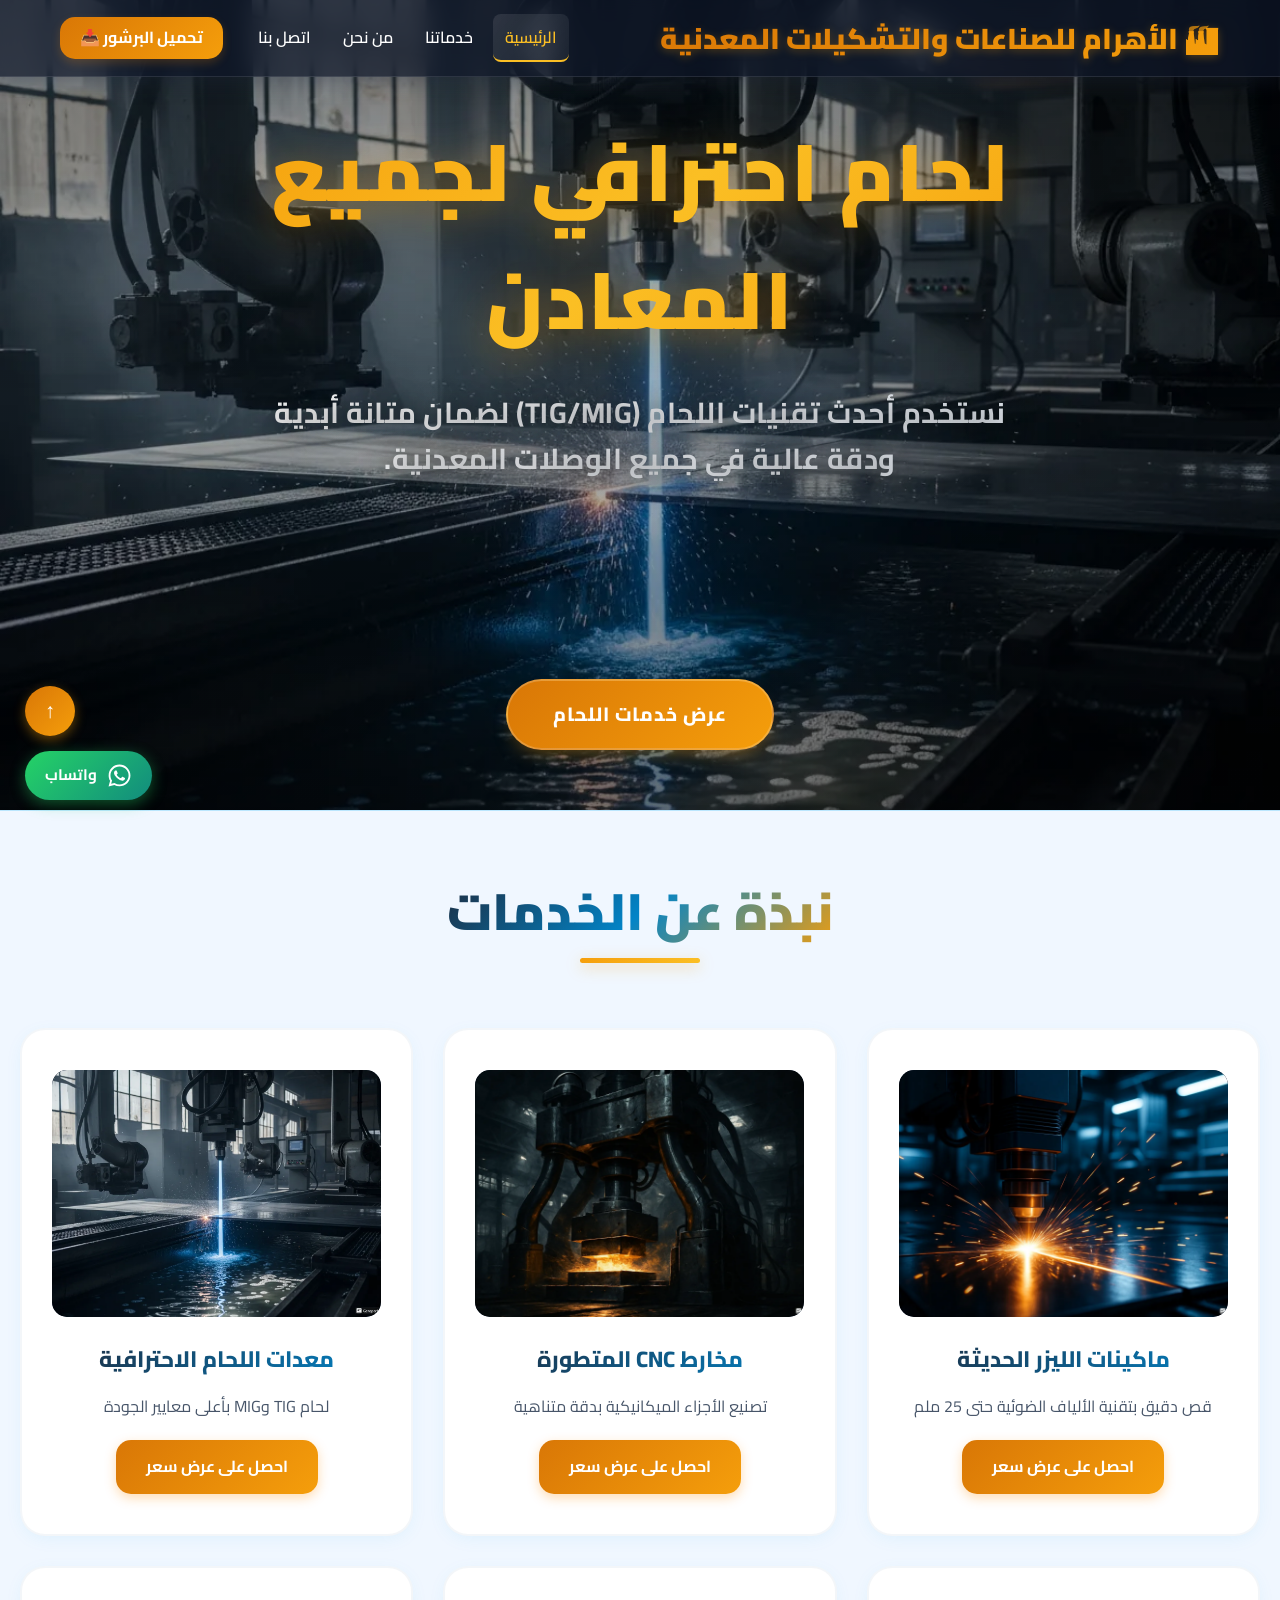
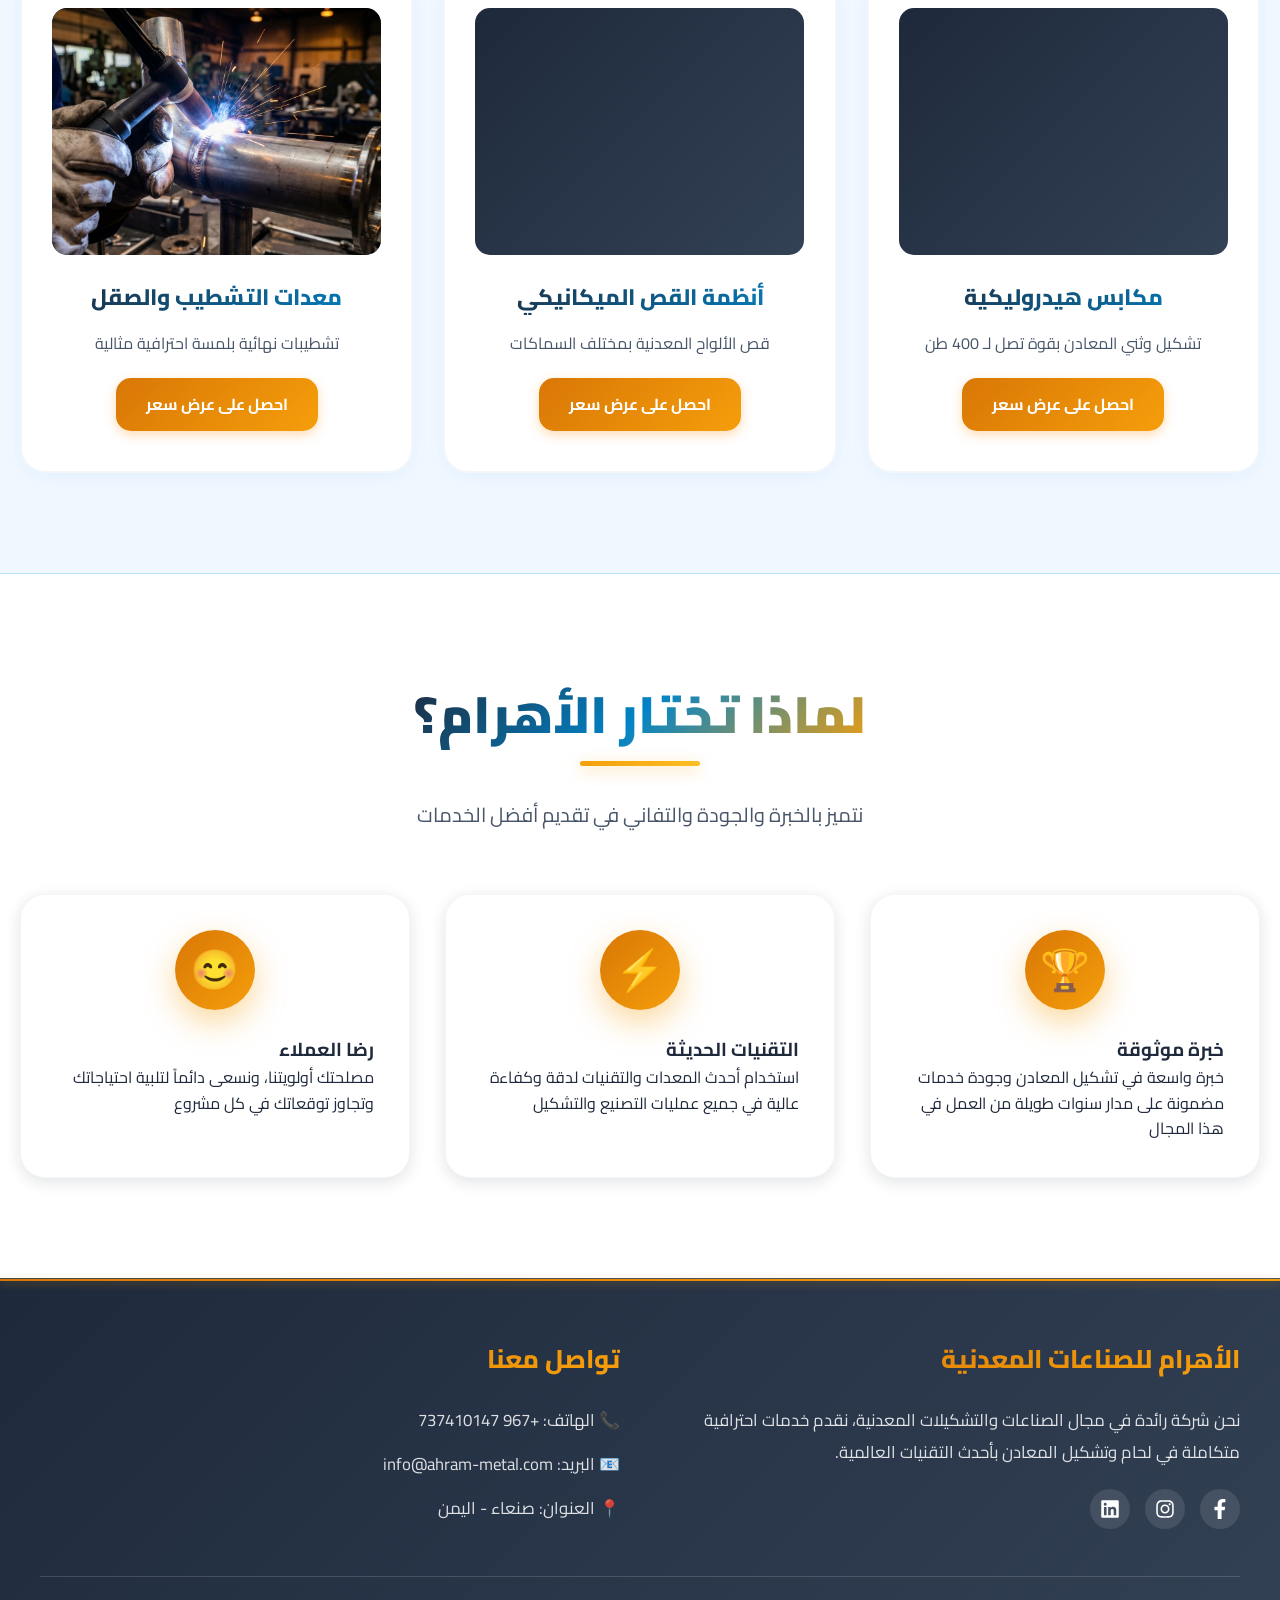
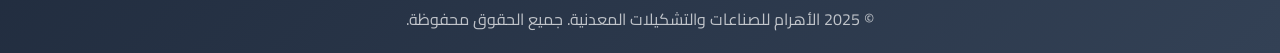
==== commit 9dda626c: "Update index.html" ====
--- a/index.html
+++ b/index.html
@@ -510,7 +510,7 @@
                     </div>
                     <h3>أنظمة القص الميكانيكي</h3>
                     <p>قص الألواح المعدنية بمختلف السماكات</p>
-                    <a href="https://wa.me/967736499765?text=أريد عرض سعر لأنظمة القص" class="tech-quote-btn"
+                    <a href="https://wa.me/967737410147?text=أريد عرض سعر لأنظمة القص" class="tech-quote-btn"
                         target="_blank">احصل على عرض سعر</a>
                 </div>
 
@@ -525,7 +525,7 @@
                     </div>
                     <h3>معدات التشطيب والصقل</h3>
                     <p>تشطيبات نهائية بلمسة احترافية مثالية</p>
-                    <a href="https://wa.me/967736499765?text=أريد عرض سعر لخدمات التشطيب" class="tech-quote-btn"
+                    <a href="https://wa.me/967737410147?text=أريد عرض سعر لخدمات التشطيب" class="tech-quote-btn"
                         target="_blank">احصل على عرض سعر</a>
                 </div>
             </div>
@@ -606,7 +606,7 @@
                 <div class="footer-section">
                     <h3>تواصل معنا</h3>
                     <ul>
-                        <li>📞 الهاتف: +967 777 123 456</li>
+                        <li>📞 الهاتف: +967 737410147</li>
                         <li>📧 البريد: info@ahram-metal.com</li>
                         <li>📍 العنوان: صنعاء - اليمن</li>
                     </ul>
@@ -625,7 +625,7 @@
         <button id="backToTop" class="back-to-top" aria-label="Back to Top">
             ↑
         </button>
-        <a href="https://wa.me/967736499765" class="whatsapp-btn" target="_blank" aria-label="Contact on WhatsApp">
+        <a href="https://wa.me/967737410147" class="whatsapp-btn" target="_blank" aria-label="Contact on WhatsApp">
             <svg viewBox="0 0 448 512" width="25" height="25" fill="currentColor">
                 <path
                     d="M380.9 97.1C339 55.1 283.2 32 223.9 32c-122.4 0-222 99.6-222 222 0 39.1 10.2 77.3 29.6 111L0 480l117.7-30.9c32.4 17.7 68.9 27 106.1 27h.1c122.3 0 224.1-99.6 224.1-222 0-59.3-25.2-115-67.1-157zm-157 341.6c-33.2 0-65.7-8.9-94-25.7l-6.7-4-69.8 18.3L72 359.2l-4.4-7c-18.5-29.4-28.2-63.3-28.2-98.2 0-101.7 82.8-184.5 184.6-184.5 49.3 0 95.6 19.2 130.4 54.1 34.8 34.9 56.2 81.2 56.1 130.5 0 101.8-84.9 184.6-186.6 184.6zm101.2-138.2c-5.5-2.8-32.8-16.2-37.9-18-5.1-1.9-8.8-2.8-12.5 2.8-3.7 5.6-14.3 18-17.6 21.8-3.2 3.7-6.5 4.2-12 1.4-5.5-2.8-23.2-8.5-44.2-27.1-16.4-14.6-27.4-32.6-30.6-37.9-3.2-5.5-.3-8.5 2.5-11.2 2.5-2.5 5.5-6.5 8.3-9.7 2.8-3.2 3.7-5.5 5.6-9.2 1.9-3.7.9-6.9-.5-9.7-1.4-2.8-12.5-30.1-17.1-41.2-4.5-10.8-9.1-9.3-12.5-9.5-3.2-.2-6.9-.2-10.6-.2-3.7 0-9.7 1.4-14.8 6.9-5.1 5.6-19.4 19-19.4 46.3 0 27.3 19.9 53.7 22.6 57.4 2.8 3.7 39.1 59.7 94.8 83.8 13.2 5.8 23.5 9.2 31.5 11.8 13.3 4.2 25.4 3.6 35 2.2 10.7-1.6 32.8-13.4 37.4-26.4 4.6-13 4.6-24.1 3.2-26.4-1.3-2.5-5-3.9-10.5-6.6z" />
@@ -677,4 +677,4 @@
 
 </body>
 
-</html>+</html>
